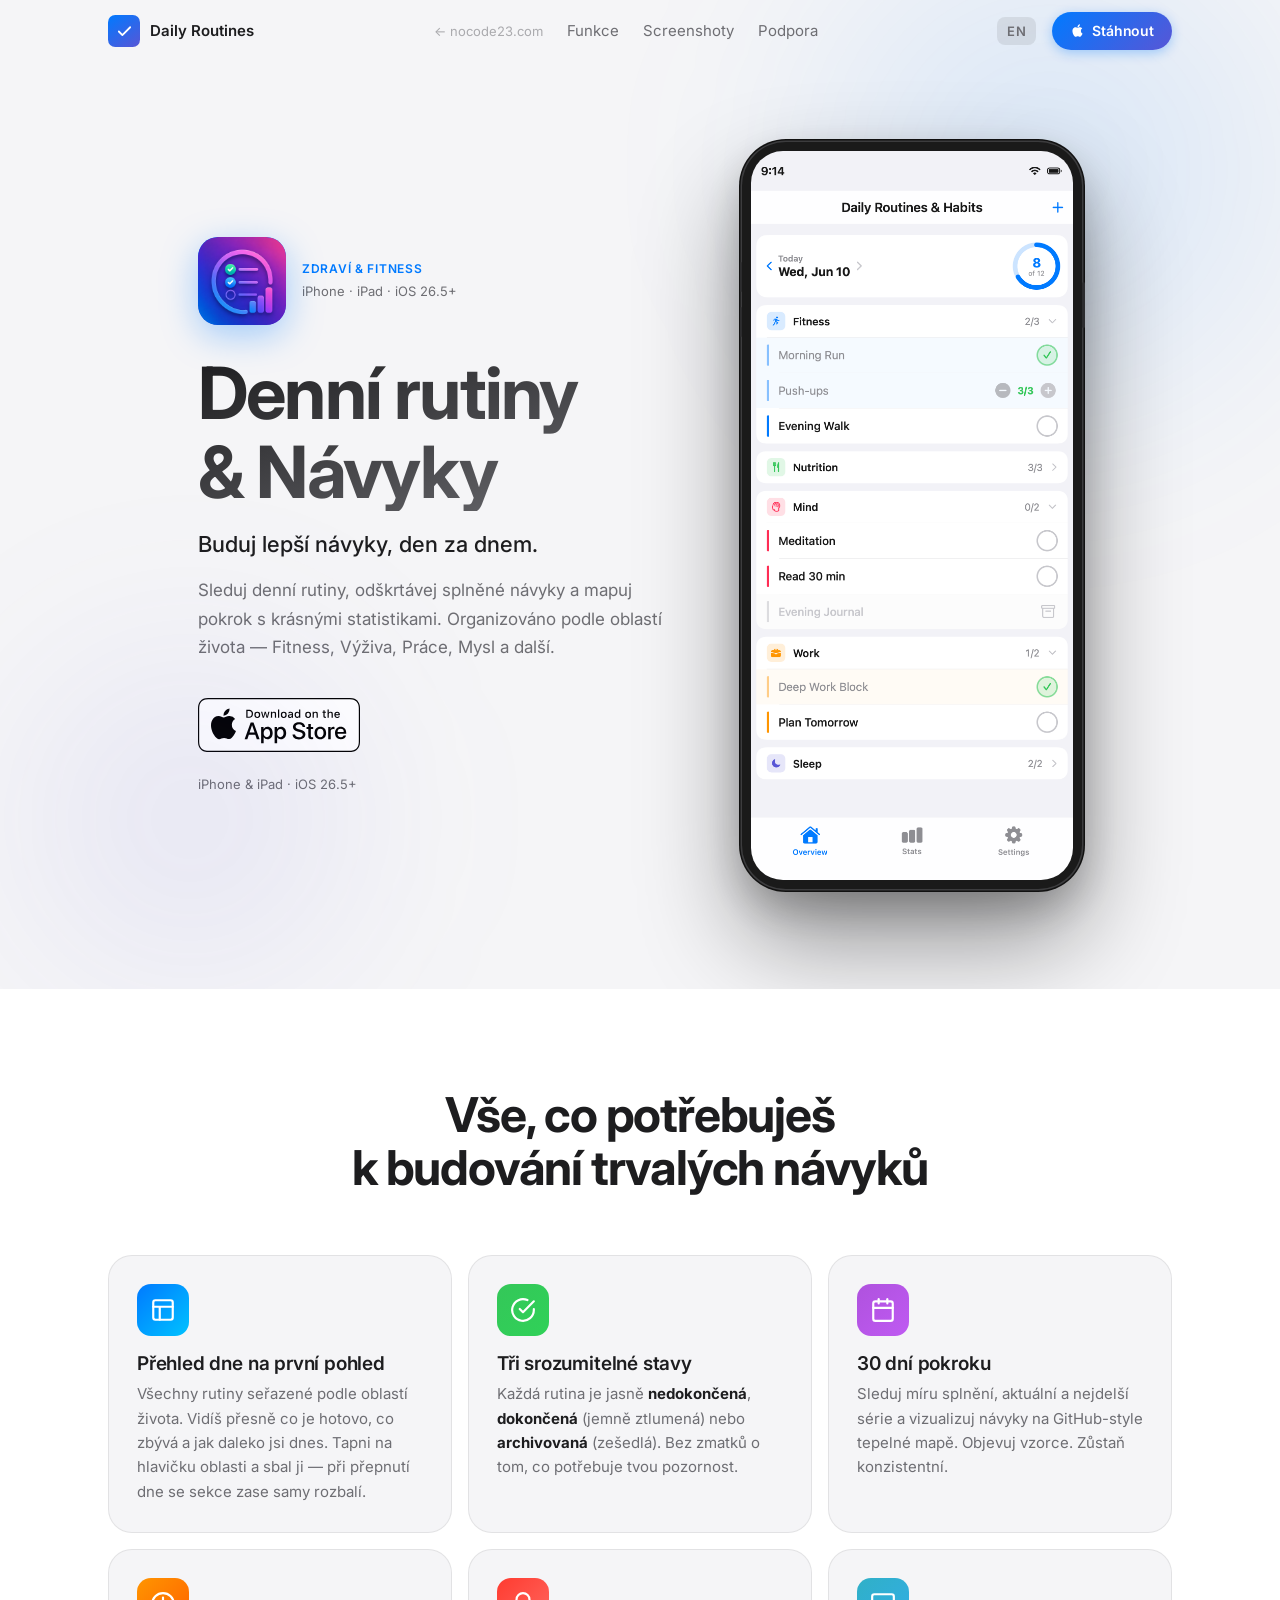
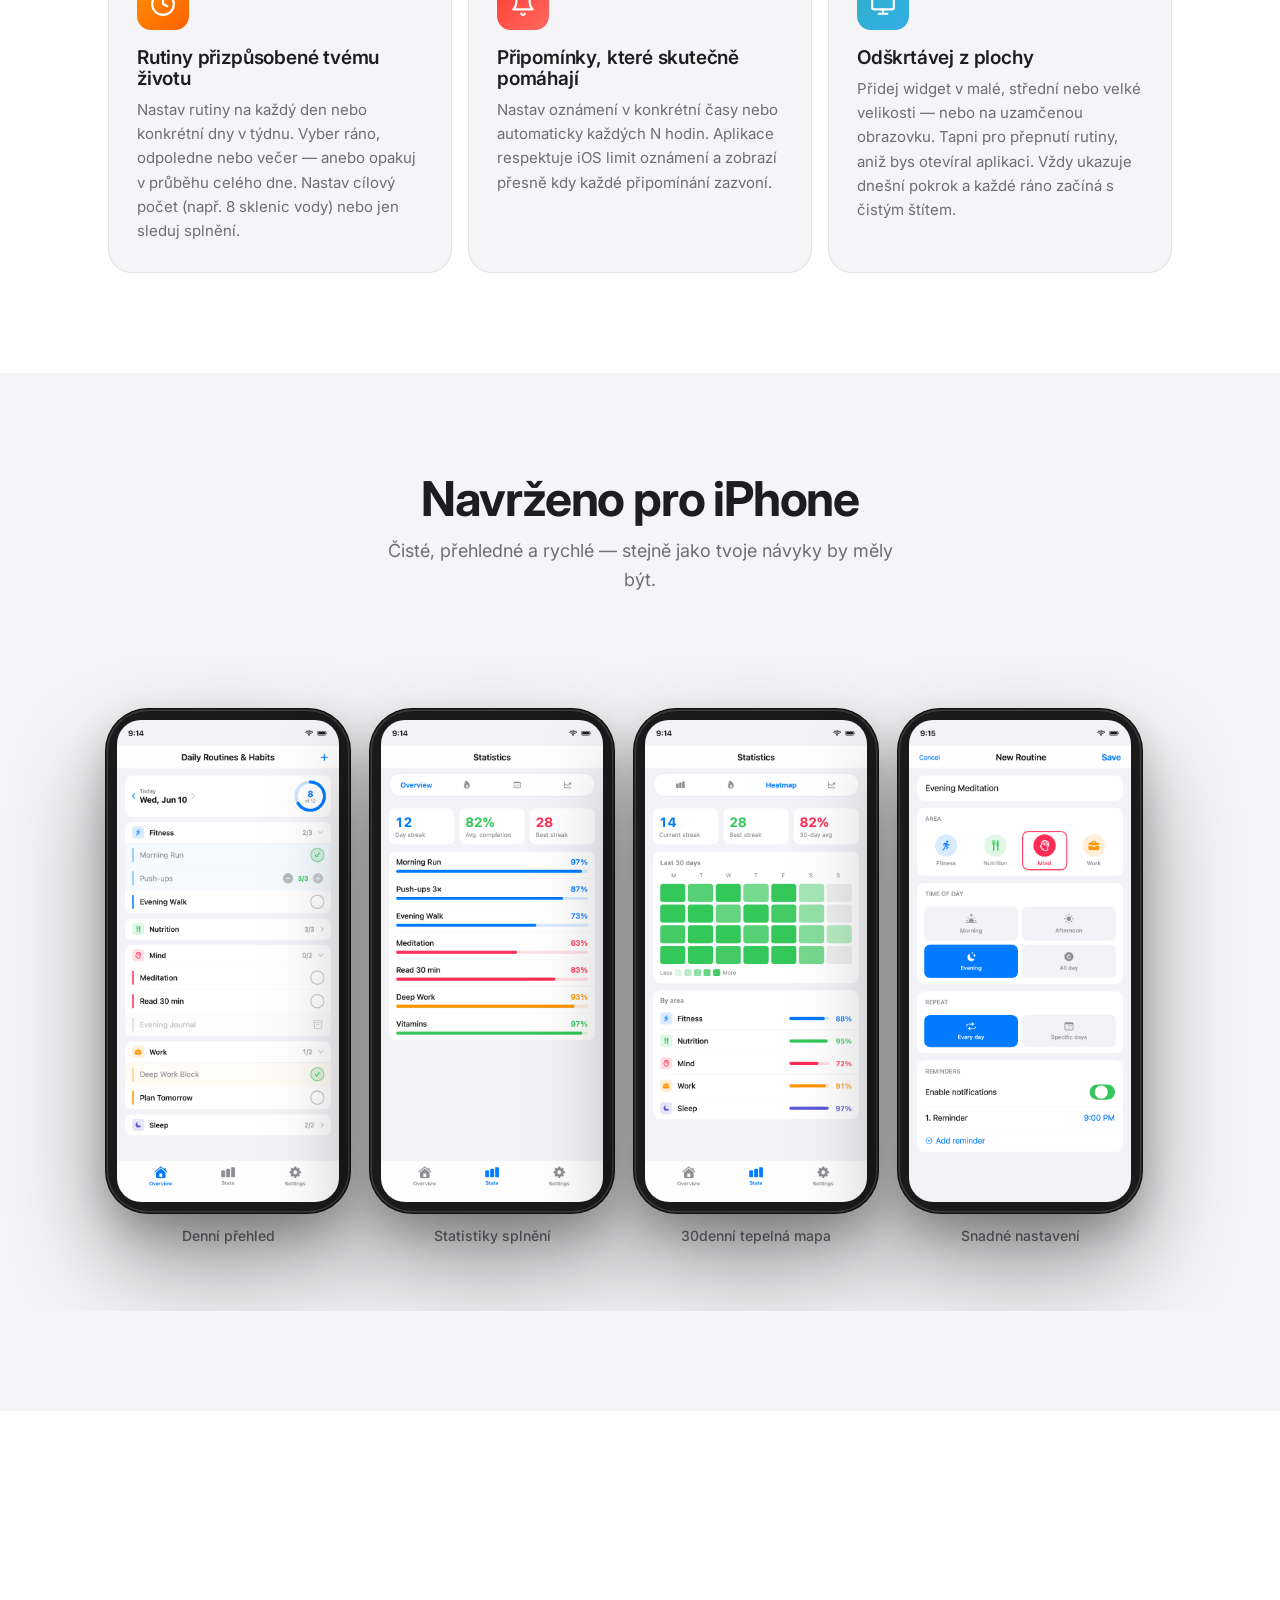
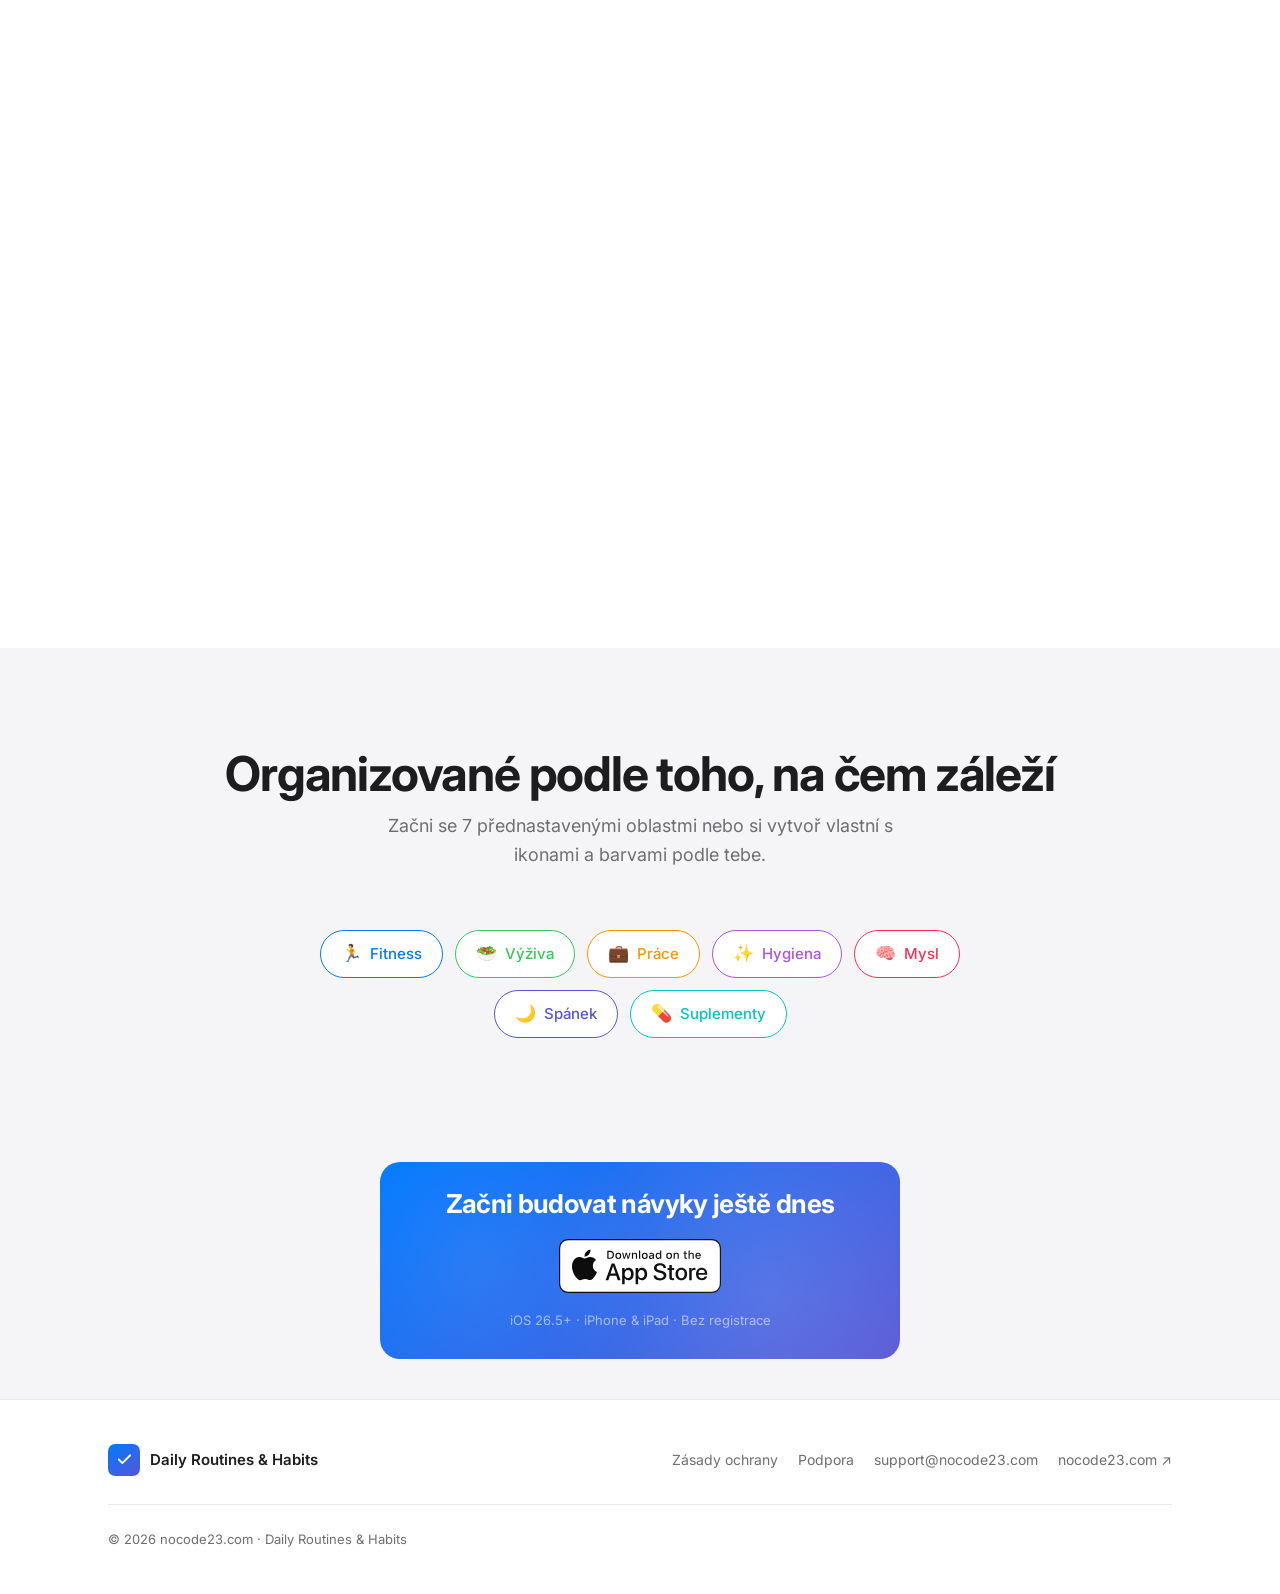
==== cs/index.html @ 4e4b5c23 "[daily-routines] restructure to separate en/ and cs/ directories for SEO Replace single-page JS lang" ====
<!DOCTYPE html>
<html lang="cs">
<head>
  <meta charset="UTF-8">
  <meta name="viewport" content="width=device-width, initial-scale=1.0">
  <title>Denní rutiny &amp; Návyky — Buduj lepší návyky, den za dnem</title>
  <meta name="description" content="Sleduj denní rutiny a zůstaň konzistentní. Organizuj podle oblastí života, sleduj 30denní statistiky a odškrtávej návyky přímo z widgetu na ploše. Pro iPhone a iPad.">
  <meta property="og:title" content="Denní rutiny &amp; Návyky">
  <meta property="og:description" content="Buduj lepší návyky, den za dnem. Pro iPhone a iPad.">
  <meta property="og:image" content="../assets/images/01_dashboard.png">
  <meta property="og:type" content="website">
  <meta property="og:locale" content="cs_CZ">
  <meta property="og:locale:alternate" content="en_US">
  <meta name="apple-itunes-app" content="app-id=XXXXXXXXX">
  <meta name="theme-color" content="#007AFF">
  <!-- hreflang: update to absolute URLs once production domain is confirmed -->
  <link rel="alternate" hreflang="en" href="../en/index.html">
  <link rel="alternate" hreflang="cs" href="index.html">
  <link rel="alternate" hreflang="x-default" href="../en/index.html">
  <link rel="preconnect" href="https://fonts.googleapis.com">
  <link rel="preconnect" href="https://fonts.gstatic.com" crossorigin>
  <link href="https://fonts.googleapis.com/css2?family=Inter:wght@400;500;600;700&display=swap" rel="stylesheet">
  <link rel="stylesheet" href="../assets/css/main.css">
</head>
<body>

<!-- ===================== NAVIGATION ===================== -->
<nav class="nav" id="nav">
  <div class="nav-inner">
    <a href="index.html" class="nav-logo">
      <div class="app-icon app-icon--sm">
        <svg class="icon-fallback" viewBox="0 0 24 24" fill="none" stroke="white" stroke-width="2.5" stroke-linecap="round" stroke-linejoin="round" width="17" height="17">
          <polyline points="20 6 9 17 4 12"/>
        </svg>
      </div>
      <span>Daily Routines</span>
    </a>

    <div class="nav-links">
      <a href="../../index.html" class="nav-back">← nocode23.com</a>
      <a href="#features">Funkce</a>
      <a href="#screenshots">Screenshoty</a>
      <a href="support.html">Podpora</a>
    </div>

    <div class="nav-right">
      <a href="../en/" class="lang-btn" hreflang="en">EN</a>
      <a href="#" class="dl-btn dl-btn--sm" target="_blank" rel="noopener" aria-label="Stáhnout v App Store">
        <svg viewBox="0 0 24 24" width="15" height="15">
          <path d="M18.71 19.5c-.83 1.24-1.71 2.45-3.05 2.47-1.34.03-1.77-.79-3.29-.79-1.53 0-2 .77-3.27.82-1.31.05-2.3-1.32-3.14-2.53C4.25 17 2.94 12.45 4.7 9.39c.87-1.52 2.43-2.48 4.12-2.51 1.28-.02 2.5.87 3.29.87.78 0 2.26-1.07 3.8-.91.65.03 2.47.26 3.64 1.98-.09.06-2.17 1.28-2.15 3.81.03 3.02 2.65 4.03 2.68 4.04-.03.07-.42 1.44-1.38 2.83M13 3.5c.73-.83 1.94-1.46 2.94-1.5.13 1.17-.34 2.35-1.04 3.19-.69.85-1.83 1.51-2.95 1.42-.15-1.15.41-2.35 1.05-3.11z"/>
        </svg>
        Stáhnout
      </a>
      <button class="hamburger" id="hamburger" aria-label="Menu" aria-expanded="false">
        <span></span><span></span><span></span>
      </button>
    </div>
  </div>

  <!-- Mobile drawer -->
  <div class="nav-drawer">
    <a href="#features">Funkce</a>
    <a href="#screenshots">Screenshoty</a>
    <a href="support.html">Podpora</a>
    <a href="privacy.html">Zásady ochrany</a>
    <a href="../en/" hreflang="en">English</a>
    <a href="#" class="dl-btn" target="_blank" rel="noopener">
      <svg viewBox="0 0 24 24" width="15" height="15"><path d="M18.71 19.5c-.83 1.24-1.71 2.45-3.05 2.47-1.34.03-1.77-.79-3.29-.79-1.53 0-2 .77-3.27.82-1.31.05-2.3-1.32-3.14-2.53C4.25 17 2.94 12.45 4.7 9.39c.87-1.52 2.43-2.48 4.12-2.51 1.28-.02 2.5.87 3.29.87.78 0 2.26-1.07 3.8-.91.65.03 2.47.26 3.64 1.98-.09.06-2.17 1.28-2.15 3.81.03 3.02 2.65 4.03 2.68 4.04-.03.07-.42 1.44-1.38 2.83M13 3.5c.73-.83 1.94-1.46 2.94-1.5.13 1.17-.34 2.35-1.04 3.19-.69.85-1.83 1.51-2.95 1.42-.15-1.15.41-2.35 1.05-3.11z"/></svg>
      Stáhnout
    </a>
  </div>
</nav>


<!-- ===================== HERO ===================== -->
<section class="hero">
  <div class="hero-blob-1"></div>
  <div class="hero-blob-2"></div>

  <div class="hero-inner">
    <div class="hero-text reveal">
      <div class="hero-approw">
        <div class="app-icon app-icon--lg">
          <img class="icon-img" src="../assets/images/app-icon.png" alt="Ikona Daily Routines" onerror="this.style.display='none'">
          <svg class="icon-fallback" viewBox="0 0 24 24" fill="none" stroke="white" stroke-width="2.5" stroke-linecap="round" stroke-linejoin="round" width="46" height="46">
            <polyline points="20 6 9 17 4 12"/>
          </svg>
        </div>
        <div class="hero-appmeta">
          <span class="hero-cat">Zdraví &amp; Fitness</span>
          <span class="hero-platform">iPhone · iPad · iOS 26.5+</span>
        </div>
      </div>

      <h1 class="hero-h1">
        <span class="hero-h1-text">Denní rutiny<br>&amp; Návyky</span>
      </h1>

      <p class="hero-tagline">Buduj lepší návyky, den za dnem.</p>

      <p class="hero-desc">Sleduj denní rutiny, odškrtávej splněné návyky a mapuj pokrok s krásnými statistikami. Organizováno podle oblastí života — Fitness, Výživa, Práce, Mysl a další.</p>

      <a href="#" class="appstore-badge" target="_blank" rel="noopener" aria-label="Stáhnout v App Store">
        <img src="../assets/images/App_Store_Badge_US-UK_RGB_wht_092917.svg" alt="Download on the App Store">
      </a>

      <p class="hero-free">iPhone &amp; iPad · iOS 26.5+</p>
    </div>

    <div class="reveal-r">
      <div class="phone phone--hero">
        <div class="phone-screen">
          <picture>
            <source srcset="../assets/images/01_dashboard_dark.png" media="(prefers-color-scheme: dark)">
            <img src="../assets/images/01_dashboard.png" alt="Dashboard Daily Routines" loading="eager">
          </picture>
        </div>
        <div class="phone-btn phone-btn--vu"></div>
        <div class="phone-btn phone-btn--vd"></div>
        <div class="phone-btn phone-btn--pw"></div>
      </div>
    </div>
  </div>
</section>


<!-- ===================== FEATURES ===================== -->
<section class="features section" id="features">
  <div class="container">
    <div class="section-header reveal">
      <h2>Vše, co potřebuješ<br>k budování trvalých návyků</h2>
    </div>

    <div class="feat-grid">

      <div class="feat-card reveal">
        <div class="feat-icon" style="background:linear-gradient(135deg,#007AFF,#00C2FF);">
          <svg viewBox="0 0 24 24" stroke-width="2" stroke-linecap="round" stroke-linejoin="round">
            <rect x="3" y="3" width="18" height="18" rx="2"/><path d="M3 9h18M9 21V9"/>
          </svg>
        </div>
        <h3>Přehled dne na první pohled</h3>
        <p>Všechny rutiny seřazené podle oblastí života. Vidíš přesně co je hotovo, co zbývá a jak daleko jsi dnes. Tapni na hlavičku oblasti a sbal ji — při přepnutí dne se sekce zase samy rozbalí.</p>
      </div>

      <div class="feat-card reveal">
        <div class="feat-icon" style="background:linear-gradient(135deg,#34C759,#30D158);">
          <svg viewBox="0 0 24 24" stroke-width="2" stroke-linecap="round" stroke-linejoin="round">
            <path d="M22 11.08V12a10 10 0 1 1-5.93-9.14"/>
            <polyline points="22 4 12 14.01 9 11.01"/>
          </svg>
        </div>
        <h3>Tři srozumitelné stavy</h3>
        <p>Každá rutina je jasně <strong>nedokončená</strong>, <strong>dokončená</strong> (jemně ztlumená) nebo <strong>archivovaná</strong> (zešedlá). Bez zmatků o tom, co potřebuje tvou pozornost.</p>
      </div>

      <div class="feat-card reveal">
        <div class="feat-icon" style="background:linear-gradient(135deg,#AF52DE,#BF5AF2);">
          <svg viewBox="0 0 24 24" stroke-width="2" stroke-linecap="round" stroke-linejoin="round">
            <rect x="3" y="4" width="18" height="18" rx="2"/><line x1="16" y1="2" x2="16" y2="6"/><line x1="8" y1="2" x2="8" y2="6"/><line x1="3" y1="10" x2="21" y2="10"/>
          </svg>
        </div>
        <h3>30 dní pokroku</h3>
        <p>Sleduj míru splnění, aktuální a nejdelší série a vizualizuj návyky na GitHub-style tepelné mapě. Objevuj vzorce. Zůstaň konzistentní.</p>
      </div>

      <div class="feat-card reveal">
        <div class="feat-icon" style="background:linear-gradient(135deg,#FF9500,#FF6000);">
          <svg viewBox="0 0 24 24" stroke-width="2" stroke-linecap="round" stroke-linejoin="round">
            <circle cx="12" cy="12" r="10"/><polyline points="12 6 12 12 16 14"/>
          </svg>
        </div>
        <h3>Rutiny přizpůsobené tvému životu</h3>
        <p>Nastav rutiny na každý den nebo konkrétní dny v týdnu. Vyber ráno, odpoledne nebo večer — anebo opakuj v průběhu celého dne. Nastav cílový počet (např. 8 sklenic vody) nebo jen sleduj splnění.</p>
      </div>

      <div class="feat-card reveal">
        <div class="feat-icon" style="background:linear-gradient(135deg,#FF3B30,#FF6961);">
          <svg viewBox="0 0 24 24" stroke-width="2" stroke-linecap="round" stroke-linejoin="round">
            <path d="M18 8A6 6 0 0 0 6 8c0 7-3 9-3 9h18s-3-2-3-9"/>
            <path d="M13.73 21a2 2 0 0 1-3.46 0"/>
          </svg>
        </div>
        <h3>Připomínky, které skutečně pomáhají</h3>
        <p>Nastav oznámení v konkrétní časy nebo automaticky každých N hodin. Aplikace respektuje iOS limit oznámení a zobrazí přesně kdy každé připomínání zazvoní.</p>
      </div>

      <div class="feat-card reveal">
        <div class="feat-icon" style="background:linear-gradient(135deg,#30B0C7,#32ADE6);">
          <svg viewBox="0 0 24 24" stroke-width="2" stroke-linecap="round" stroke-linejoin="round">
            <rect x="2" y="3" width="20" height="14" rx="2"/><line x1="8" y1="21" x2="16" y2="21"/><line x1="12" y1="17" x2="12" y2="21"/>
          </svg>
        </div>
        <h3>Odškrtávej z plochy</h3>
        <p>Přidej widget v malé, střední nebo velké velikosti — nebo na uzamčenou obrazovku. Tapni pro přepnutí rutiny, aniž bys otevíral aplikaci. Vždy ukazuje dnešní pokrok a každé ráno začíná s čistým štítem.</p>
      </div>

    </div>
  </div>
</section>


<!-- ===================== SCREENSHOTS ===================== -->
<section class="screenshots section" id="screenshots">
  <div class="container">
    <div class="section-header reveal">
      <h2>Navrženo pro iPhone</h2>
      <p class="section-sub">Čisté, přehledné a rychlé — stejně jako tvoje návyky by měly být.</p>
    </div>
  </div>

  <div class="ss-scroll">
    <div class="ss-track">

      <div class="ss-item reveal">
        <div class="phone phone--gallery">
          <div class="phone-screen">
            <picture>
              <source srcset="../assets/images/01_dashboard_dark.png" media="(prefers-color-scheme: dark)">
              <img src="../assets/images/01_dashboard.png" alt="Denní přehled" loading="lazy">
            </picture>
          </div>
        </div>
        <p class="ss-label">Denní přehled</p>
      </div>

      <div class="ss-item reveal">
        <div class="phone phone--gallery">
          <div class="phone-screen">
            <picture>
              <source srcset="../assets/images/02_stats_overview_dark.png" media="(prefers-color-scheme: dark)">
              <img src="../assets/images/02_stats_overview.png" alt="Statistiky splnění" loading="lazy">
            </picture>
          </div>
        </div>
        <p class="ss-label">Statistiky splnění</p>
      </div>

      <div class="ss-item reveal">
        <div class="phone phone--gallery">
          <div class="phone-screen">
            <picture>
              <source srcset="../assets/images/03_stats_heatmap_dark.png" media="(prefers-color-scheme: dark)">
              <img src="../assets/images/03_stats_heatmap.png" alt="30denní tepelná mapa" loading="lazy">
            </picture>
          </div>
        </div>
        <p class="ss-label">30denní tepelná mapa</p>
      </div>

      <div class="ss-item reveal">
        <div class="phone phone--gallery">
          <div class="phone-screen">
            <picture>
              <source srcset="../assets/images/04_add_routine_dark.png" media="(prefers-color-scheme: dark)">
              <img src="../assets/images/04_add_routine.png" alt="Snadné nastavení" loading="lazy">
            </picture>
          </div>
        </div>
        <p class="ss-label">Snadné nastavení</p>
      </div>

    </div>
  </div>
</section>


<!-- ===================== HOW IT WORKS ===================== -->
<section class="howto section">
  <div class="container">
    <div class="section-header reveal">
      <h2>Jednoduché od začátku</h2>
      <p class="section-sub">Od nastavení k sérii za minuty.</p>
    </div>

    <div class="steps-wrap">

      <div class="step reveal">
        <div class="step-num">1</div>
        <div class="step-body">
          <h3>Přidej své rutiny</h3>
          <p>Vytvoř rutiny a přiřaď je k oblastem života. Nastav kdy je chceš dělat a jak často.</p>
        </div>
      </div>

      <div class="step reveal">
        <div class="step-num">2</div>
        <div class="step-body">
          <h3>Každý den je odškrtávej</h3>
          <p>Každý den otevři aplikaci a označ rutiny jako splněné. Přejeď pro úpravu, archivaci nebo smazání.</p>
        </div>
      </div>

      <div class="step reveal">
        <div class="step-num">3</div>
        <div class="step-body">
          <h3>Sleduj jak rostou tvé série</h3>
          <p>Aplikace sleduje tvou konzistenci za 30 dní pomocí sérií, průměrů a vizuální tepelné mapy.</p>
        </div>
      </div>

      <div class="step reveal">
        <div class="step-num">4</div>
        <div class="step-body">
          <h3>Nikdy nezapomeň</h3>
          <p>Nastav připomínání a přidej widget, aby ses udržel na správné cestě bez extra úsilí.</p>
        </div>
      </div>

    </div>
  </div>
</section>


<!-- ===================== AREAS ===================== -->
<section class="section">
  <div class="container">
    <div class="section-header reveal">
      <h2>Organizované podle toho, na čem záleží</h2>
      <p class="section-sub">Začni se 7 přednastavenými oblastmi nebo si vytvoř vlastní s ikonami a barvami podle tebe.</p>
    </div>

    <div class="areas-grid reveal">
      <div class="area-chip" style="--area-c:#007AFF;"><span class="area-emoji">🏃</span>Fitness</div>
      <div class="area-chip" style="--area-c:#34C759;"><span class="area-emoji">🥗</span>Výživa</div>
      <div class="area-chip" style="--area-c:#FF9500;"><span class="area-emoji">💼</span>Práce</div>
      <div class="area-chip" style="--area-c:#AF52DE;"><span class="area-emoji">✨</span>Hygiena</div>
      <div class="area-chip" style="--area-c:#FF2D55;"><span class="area-emoji">🧠</span>Mysl</div>
      <div class="area-chip" style="--area-c:#5856D6;"><span class="area-emoji">🌙</span>Spánek</div>
      <div class="area-chip" style="--area-c:#00C7BE;"><span class="area-emoji">💊</span>Suplementy</div>
    </div>
  </div>
</section>


<!-- ===================== CTA ===================== -->
<section class="section section--cta" id="download">
  <div class="container">
    <div class="cta-card reveal">
      <h2>Začni budovat návyky ještě dnes</h2>
      <a href="#" class="appstore-badge" target="_blank" rel="noopener" aria-label="Stáhnout v App Store">
        <img src="../assets/images/App_Store_Badge_US-UK_RGB_wht_092917.svg" alt="Download on the App Store">
      </a>
      <p class="cta-meta">iOS 26.5+ · iPhone &amp; iPad · Bez registrace</p>
    </div>
  </div>
</section>


<!-- ===================== FOOTER ===================== -->
<footer class="footer">
  <div class="container">
    <div class="footer-row">
      <div class="footer-brand">
        <div class="app-icon app-icon--sm">
          <svg class="icon-fallback" viewBox="0 0 24 24" fill="none" stroke="white" stroke-width="2.5" stroke-linecap="round" stroke-linejoin="round" width="17" height="17">
            <polyline points="20 6 9 17 4 12"/>
          </svg>
        </div>
        <span>Daily Routines &amp; Habits</span>
      </div>
      <nav class="footer-nav">
        <a href="privacy.html">Zásady ochrany</a>
        <a href="support.html">Podpora</a>
        <a href="mailto:support@nocode23.com">support@nocode23.com</a>
        <a href="https://nocode23.com" target="_blank" rel="noopener">nocode23.com ↗</a>
      </nav>
    </div>
    <p class="footer-copy">© 2026 nocode23.com · Daily Routines &amp; Habits</p>
  </div>
</footer>

<script src="../assets/js/main.js"></script>
</body>
</html>
---- assets/css/main.css ----
/* =============================================
   Daily Routines & Habits — main.css
   ============================================= */

/* --- Variables --- */
:root {
  --blue:   #007AFF;
  --green:  #34C759;
  --purple: #AF52DE;
  --orange: #FF9500;
  --red:    #FF3B30;
  --teal:   #30B0C7;
  --indigo: #5856D6;

  --bg:          #F5F5F7;
  --bg-alt:      #FFFFFF;
  --card:        #FFFFFF;
  --card-glass:  rgba(255, 255, 255, 0.78);
  --text:        #1D1D1F;
  --text-2:      #6E6E73;
  --border:      rgba(0, 0, 0, 0.08);
  --shadow-sm:   rgba(0, 0, 0, 0.06);
  --shadow-md:   rgba(0, 0, 0, 0.12);

  --r-phone: 46px;
  --r-xl:    24px;
  --r-lg:    18px;
  --r-md:    12px;

  --section-v: 100px;
}

@media (prefers-color-scheme: dark) {
  :root {
    --bg:         #000000;
    --bg-alt:     #0D0D0D;
    --card:       #1C1C1E;
    --card-glass: rgba(20, 20, 22, 0.80);
    --text:       #F5F5F7;
    --text-2:     #86868B;
    --border:     rgba(255, 255, 255, 0.10);
    --shadow-sm:  rgba(0, 0, 0, 0.25);
    --shadow-md:  rgba(0, 0, 0, 0.45);
  }
}

/* --- Reset --- */
*, *::before, *::after { box-sizing: border-box; margin: 0; padding: 0; }
html { scroll-behavior: smooth; -webkit-text-size-adjust: 100%; }
body {
  font-family: -apple-system, BlinkMacSystemFont, 'SF Pro Text', 'Inter', system-ui, sans-serif;
  background: var(--bg);
  color: var(--text);
  line-height: 1.6;
  overflow-x: hidden;
  -webkit-font-smoothing: antialiased;
}
img { max-width: 100%; height: auto; display: block; }
a { color: var(--blue); text-decoration: none; }
a:hover { text-decoration: underline; }
button { cursor: pointer; }

/* --- Typography --- */
h1, h2, h3, h4 {
  font-family: -apple-system, BlinkMacSystemFont, 'SF Pro Display', 'Inter', system-ui, sans-serif;
  line-height: 1.1;
  letter-spacing: -0.025em;
}
h1 { font-size: clamp(40px, 6vw, 72px); font-weight: 700; }
h2 { font-size: clamp(28px, 4vw, 48px); font-weight: 700; }
h3 { font-size: 19px; font-weight: 600; letter-spacing: -0.01em; }

/* --- lang-btn as anchor --- */
a.lang-btn { text-decoration: none; }

/* --- Layout --- */
.container {
  max-width: 1120px;
  margin: 0 auto;
  padding: 0 28px;
}
.section { padding: var(--section-v) 0; }
.section--cta { padding: 24px 0 40px; }

.section-header {
  text-align: center;
  margin-bottom: 60px;
}
.section-header h2 { margin-bottom: 12px; }
.section-sub {
  font-size: 18px;
  color: var(--text-2);
  max-width: 520px;
  margin: 0 auto;
  line-height: 1.6;
}

/* --- Reveal Animations --- */
.reveal, .reveal-r {
  opacity: 0;
  transition:
    opacity  0.7s cubic-bezier(0.16, 1, 0.3, 1),
    transform 0.7s cubic-bezier(0.16, 1, 0.3, 1);
}
.reveal   { transform: translateY(32px); }
.reveal-r { transform: translateX(52px); transition-delay: 0.08s; }
.reveal.in, .reveal-r.in { opacity: 1; transform: none; }

/* --- App Icon --- */
.app-icon {
  position: relative;
  border-radius: 22.5%;
  background: linear-gradient(145deg, #007AFF 0%, #5856D6 100%);
  display: flex;
  align-items: center;
  justify-content: center;
  flex-shrink: 0;
  overflow: hidden;
}
.app-icon--lg { width: 88px; height: 88px; box-shadow: 0 10px 36px rgba(0, 122, 255, 0.35); }
.app-icon--lg svg { width: 46px; height: 46px; }
.app-icon--sm { width: 32px; height: 32px; }
.app-icon--sm svg { width: 17px; height: 17px; }
.app-icon img.icon-img {
  position: absolute;
  inset: 0;
  width: 100%;
  height: 100%;
  object-fit: cover;
  z-index: 2;
  border-radius: inherit;
}
.app-icon .icon-fallback { z-index: 1; position: relative; }

/* --- Download Button --- */
.dl-btn {
  display: inline-flex;
  align-items: center;
  gap: 9px;
  background: linear-gradient(135deg, #007AFF 0%, #5856D6 100%);
  color: #fff;
  padding: 13px 26px;
  border-radius: 100px;
  font-size: 17px;
  font-weight: 600;
  letter-spacing: -0.01em;
  text-decoration: none;
  user-select: none;
  box-shadow: 0 4px 18px rgba(0, 122, 255, 0.38);
  transition: transform 0.2s ease, box-shadow 0.2s ease, filter 0.2s ease;
}
.dl-btn svg { fill: #fff; flex-shrink: 0; }
.dl-btn:hover {
  transform: translateY(-2px);
  box-shadow: 0 8px 28px rgba(0, 122, 255, 0.52);
  filter: brightness(1.08);
  text-decoration: none;
  color: #fff;
}
.dl-btn:active { transform: scale(0.96); filter: brightness(0.96); }

/* Nav size variant */
.dl-btn--sm {
  font-size: 14px;
  padding: 8px 18px;
  gap: 7px;
  box-shadow: 0 3px 12px rgba(0, 122, 255, 0.32);
}

/* --- App Store Badge (hero + CTA) --- */
.appstore-badge {
  display: inline-block;
  text-decoration: none;
  transition: opacity 0.2s, transform 0.18s;
}
.appstore-badge:hover { opacity: 0.82; transform: translateY(-2px); text-decoration: none; }
.appstore-badge:active { transform: scale(0.97); }
.appstore-badge img { display: block; height: 54px; width: auto; }

/* --- Navigation --- */
.nav {
  position: fixed;
  top: 0; left: 0; right: 0;
  z-index: 200;
  transition: background 0.3s, border-color 0.3s, backdrop-filter 0.3s;
}
.nav.scrolled {
  background: var(--card-glass);
  backdrop-filter: blur(24px) saturate(1.8);
  -webkit-backdrop-filter: blur(24px) saturate(1.8);
  border-bottom: 1px solid var(--border);
}
.nav-inner {
  max-width: 1120px;
  margin: 0 auto;
  padding: 0 28px;
  height: 62px;
  display: flex;
  align-items: center;
  justify-content: space-between;
  gap: 24px;
}
.nav-logo {
  display: flex;
  align-items: center;
  gap: 10px;
  color: var(--text);
  font-weight: 600;
  font-size: 15px;
  flex-shrink: 0;
}
.nav-logo:hover { text-decoration: none; }

.nav-links {
  display: flex;
  align-items: center;
  gap: 24px;
}
.nav-links a {
  color: var(--text-2);
  font-size: 15px;
  font-weight: 400;
  transition: color 0.2s;
}
.nav-links a:hover { color: var(--text); text-decoration: none; }
.nav-cta { color: var(--blue) !important; font-weight: 500 !important; }
.nav-back { font-size: 13px !important; color: var(--text-2); opacity: 0.55; transition: opacity 0.2s !important; }
.nav-back:hover { opacity: 1; color: var(--text-2) !important; }

.nav-right { display: flex; align-items: center; gap: 16px; }

.lang-btn {
  font-size: 13px;
  font-weight: 600;
  color: var(--text-2);
  background: var(--border);
  border: none;
  padding: 4px 10px;
  border-radius: 8px;
  font-family: inherit;
  letter-spacing: 0.04em;
  transition: color 0.2s, background 0.2s;
}
.lang-btn:hover { color: var(--text); }

.hamburger {
  display: none;
  flex-direction: column;
  justify-content: center;
  align-items: center;
  gap: 5px;
  width: 36px;
  height: 36px;
  background: none;
  border: none;
  padding: 4px;
}
.hamburger span {
  display: block;
  height: 1.5px;
  width: 22px;
  background: var(--text);
  border-radius: 2px;
  transition: all 0.3s cubic-bezier(0.16, 1, 0.3, 1);
  transform-origin: center;
}
.nav.open .hamburger span:nth-child(1) { transform: translateY(6.5px) rotate(45deg); }
.nav.open .hamburger span:nth-child(2) { opacity: 0; transform: scaleX(0); }
.nav.open .hamburger span:nth-child(3) { transform: translateY(-6.5px) rotate(-45deg); }

/* Mobile nav drawer */
.nav-drawer {
  display: none;
  flex-direction: column;
  gap: 4px;
  padding: 8px 20px 16px;
  background: var(--card-glass);
  backdrop-filter: blur(24px) saturate(1.8);
  -webkit-backdrop-filter: blur(24px) saturate(1.8);
  border-bottom: 1px solid var(--border);
}
.nav.open .nav-drawer { display: flex; }
.nav-drawer a {
  color: var(--text);
  font-size: 16px;
  font-weight: 500;
  padding: 12px 8px;
  border-bottom: 1px solid var(--border);
}
.nav-drawer a:last-child { border-bottom: none; }
.nav-drawer .dl-btn {
  border-bottom: none;
  margin-top: 8px;
  align-self: flex-start;
  padding: 10px 20px;
  font-size: 14px;
  color: #fff;
  gap: 7px;
}
.nav-drawer .dl-btn:hover { color: #fff; }
.nav-drawer a:hover { text-decoration: none; color: var(--blue); }

/* --- Phone Mockup --- */
.phone {
  position: relative;
  background: #1A1A1A;
  border-radius: var(--r-phone);
  padding: 9px;
  box-shadow:
    0 0 0 1.5px #3C3C3E,
    0 0 0 3px #111,
    0 50px 100px rgba(0,0,0,0.42),
    0 18px 40px rgba(0,0,0,0.22);
  flex-shrink: 0;
}
.phone-screen {
  width: 100%;
  height: 100%;
  border-radius: calc(var(--r-phone) - 10px);
  overflow: hidden;
  background: #000;
  /* Fix blurry images in Safari with overflow+border-radius */
  -webkit-transform: translateZ(0);
  transform: translateZ(0);
  -webkit-backface-visibility: hidden;
  backface-visibility: hidden;
}
.phone-screen picture,
.phone-screen img {
  width: 100%;
  height: 100%;
  display: block;
  object-fit: cover;
  object-position: top center;
  -webkit-backface-visibility: hidden;
  backface-visibility: hidden;
}
.phone-btn {
  position: absolute;
  background: #2C2C2E;
  border-radius: 2px;
}
.phone-btn--vu { left: -2.5px; top: 120px; width: 2.5px; height: 30px; }
.phone-btn--vd { left: -2.5px; top: 165px; width: 2.5px; height: 30px; }
.phone-btn--pw { right: -2.5px; top: 140px; width: 2.5px; height: 46px; }

/* Hero phone */
.phone--hero {
  width: 340px;
  height: 747px;
  border-radius: 44px;
  animation: float 4.5s ease-in-out infinite;
  will-change: transform;
  -webkit-backface-visibility: hidden;
  backface-visibility: hidden;
}
.phone--hero .phone-screen { border-radius: 32px; }

/* Gallery phones */
.phone--gallery {
  width: 240px;
  height: 500px;
  border-radius: 40px;
}
.phone--gallery .phone-screen { border-radius: 24px; }

@keyframes float {
  0%, 100% { transform: translateY(0); }
  50% { transform: translateY(-16px); }
}

/* --- Hero --- */
.hero {
  min-height: 100vh;
  display: flex;
  align-items: center;
  padding-top: 62px;
  position: relative;
  overflow: hidden;
}
.hero-blob-1,
.hero-blob-2 {
  position: absolute;
  border-radius: 50%;
  pointer-events: none;
  filter: blur(80px);
}
.hero-blob-1 {
  width: 700px; height: 700px;
  top: -180px; right: -120px;
  background: radial-gradient(circle, rgba(0,122,255,0.13) 0%, transparent 70%);
}
.hero-blob-2 {
  width: 500px; height: 500px;
  bottom: -80px; left: -60px;
  background: radial-gradient(circle, rgba(88,86,214,0.11) 0%, transparent 70%);
}
.hero-inner {
  max-width: 1120px;
  margin: 0 auto;
  padding: 80px 28px 100px;
  display: grid;
  grid-template-columns: 1fr auto;
  gap: 64px;
  align-items: center;
}
.hero-text { max-width: 560px; }

.hero-approw {
  display: flex;
  align-items: center;
  gap: 16px;
  margin-bottom: 28px;
}
.hero-appmeta { display: flex; flex-direction: column; gap: 3px; }
.hero-cat {
  font-size: 12px;
  font-weight: 600;
  color: var(--blue);
  letter-spacing: 0.06em;
  text-transform: uppercase;
}
.hero-platform {
  font-size: 13px;
  color: var(--text-2);
}

.hero-h1 {
  margin-bottom: 16px;
}
.hero-h1-text {
  display: block;
  background: linear-gradient(160deg, var(--text) 0%, var(--text-2) 100%);
  -webkit-background-clip: text;
  -webkit-text-fill-color: transparent;
  background-clip: text;
}

.hero-tagline {
  font-size: clamp(17px, 2.2vw, 22px);
  font-weight: 500;
  color: var(--text);
  margin-bottom: 14px;
  -webkit-text-fill-color: var(--text);
}
.hero-desc {
  font-size: 17px;
  color: var(--text-2);
  line-height: 1.68;
  margin-bottom: 36px;
  max-width: 480px;
}
.hero-free {
  margin-top: 14px;
  font-size: 13px;
  color: var(--text-2);
}

/* --- Features --- */
.features { background: var(--bg-alt); }
.feat-grid {
  display: grid;
  grid-template-columns: repeat(3, 1fr);
  gap: 16px;
}
.feat-card {
  background: var(--bg);
  border: 1px solid var(--border);
  border-radius: var(--r-xl);
  padding: 28px;
  transition: transform 0.3s ease, box-shadow 0.3s ease,
              opacity 0.7s cubic-bezier(0.16, 1, 0.3, 1),
              translate 0.7s cubic-bezier(0.16, 1, 0.3, 1);
}
.feat-card:hover { transform: translateY(-4px); box-shadow: 0 14px 48px var(--shadow-md); }

/* Stagger delays */
.feat-card:nth-child(1) { transition-delay: 0.00s; }
.feat-card:nth-child(2) { transition-delay: 0.07s; }
.feat-card:nth-child(3) { transition-delay: 0.14s; }
.feat-card:nth-child(4) { transition-delay: 0.07s; }
.feat-card:nth-child(5) { transition-delay: 0.14s; }
.feat-card:nth-child(6) { transition-delay: 0.21s; }

.feat-icon {
  width: 52px;
  height: 52px;
  border-radius: 14px;
  display: flex;
  align-items: center;
  justify-content: center;
  margin-bottom: 18px;
}
.feat-icon svg { width: 26px; height: 26px; color: #fff; stroke: #fff; fill: none; }
.feat-card h3 { margin-bottom: 8px; }
.feat-card p {
  font-size: 15px;
  color: var(--text-2);
  line-height: 1.62;
}
.feat-card strong { color: var(--text); }

/* --- Screenshots --- */
.screenshots { overflow: hidden; }
.ss-scroll {
  overflow-x: auto;
  -webkit-overflow-scrolling: touch;
  scrollbar-width: none;
  padding: 16px 0 48px;
  cursor: grab;
}
.ss-scroll:active { cursor: grabbing; }
.ss-scroll::-webkit-scrollbar { display: none; }
.ss-track {
  display: flex;
  gap: 24px;
  padding: 16px calc((100vw - 1120px) / 2 + 28px);
  width: max-content;
  align-items: flex-end;
}
.ss-item {
  display: flex;
  flex-direction: column;
  align-items: center;
  gap: 14px;
  transition: opacity 0.7s cubic-bezier(0.16, 1, 0.3, 1),
              transform 0.7s cubic-bezier(0.16, 1, 0.3, 1);
}
.ss-item:nth-child(2) { padding-top: 24px; }
.ss-item:nth-child(3) { padding-top: 12px; }
.ss-label {
  font-size: 14px;
  color: var(--text-2);
  font-weight: 500;
}

/* --- How it works --- */
.howto { background: var(--bg-alt); }
.steps-wrap {
  max-width: 640px;
  margin: 0 auto;
}
.step {
  display: flex;
  gap: 24px;
  position: relative;
  padding-bottom: 44px;
}
.step:last-child { padding-bottom: 0; }
.step:not(:last-child)::after {
  content: '';
  position: absolute;
  left: 19px;
  top: 48px;
  bottom: 0;
  width: 1px;
  background: var(--border);
}
.step-num {
  width: 40px;
  height: 40px;
  border-radius: 50%;
  background: var(--blue);
  color: #fff;
  display: flex;
  align-items: center;
  justify-content: center;
  font-weight: 700;
  font-size: 16px;
  flex-shrink: 0;
  z-index: 1;
}
.step-body { padding-top: 8px; }
.step-body h3 { margin-bottom: 6px; }
.step-body p { font-size: 16px; color: var(--text-2); line-height: 1.65; }

/* --- Areas --- */
.areas-grid {
  display: flex;
  flex-wrap: wrap;
  gap: 12px;
  justify-content: center;
  max-width: 680px;
  margin: 0 auto;
}
.area-chip {
  display: flex;
  align-items: center;
  gap: 8px;
  padding: 11px 20px;
  background: var(--card);
  border: 1.5px solid var(--area-c, var(--blue));
  border-radius: 100px;
  font-size: 15px;
  font-weight: 500;
  color: var(--area-c, var(--blue));
  transition: transform 0.2s ease, background 0.2s ease;
}
.area-chip:hover { transform: scale(1.06); }
.area-emoji { font-size: 17px; line-height: 1; }

/* --- CTA --- */
.cta-card {
  background: linear-gradient(140deg, #007AFF 0%, #5856D6 100%);
  border-radius: 20px;
  padding: 28px 28px;
  text-align: center;
  position: relative;
  overflow: hidden;
  max-width: 520px;
  margin: 0 auto;
}
.cta-card::before {
  content: '';
  position: absolute;
  top: -120px; right: -120px;
  width: 500px; height: 500px;
  background: radial-gradient(circle, rgba(255,255,255,0.13) 0%, transparent 65%);
  pointer-events: none;
}
.cta-card::after {
  content: '';
  position: absolute;
  bottom: -80px; left: -80px;
  width: 350px; height: 350px;
  background: radial-gradient(circle, rgba(255,255,255,0.08) 0%, transparent 70%);
  pointer-events: none;
}
.cta-card h2 { color: #fff; font-size: clamp(20px, 2.5vw, 26px); margin-bottom: 20px; }
.cta-meta { margin-top: 10px; font-size: 13px; color: rgba(255,255,255,0.55); }

/* --- Footer --- */
.footer {
  background: var(--bg-alt);
  border-top: 1px solid var(--border);
  padding: 44px 0;
}
.footer-row {
  display: flex;
  align-items: center;
  justify-content: space-between;
  flex-wrap: wrap;
  gap: 20px;
  margin-bottom: 28px;
}
.footer-brand {
  display: flex;
  align-items: center;
  gap: 10px;
  font-weight: 600;
  font-size: 15px;
  color: var(--text);
}
.footer-nav { display: flex; flex-wrap: wrap; gap: 8px 20px; }
.footer-nav a {
  font-size: 14px;
  color: var(--text-2);
  transition: color 0.2s;
}
.footer-nav a:hover { color: var(--text); text-decoration: none; }
.footer-copy {
  font-size: 13px;
  color: var(--text-2);
  padding-top: 24px;
  border-top: 1px solid var(--border);
}

/* --- Inner Pages (Privacy, Support) --- */
.page-top {
  padding: 128px 28px 56px;
  text-align: center;
}
.page-top h1 { font-size: clamp(32px, 5vw, 56px); margin-bottom: 10px; }
.page-top .page-date { font-size: 14px; color: var(--text-2); }

.page-body {
  max-width: 720px;
  margin: 0 auto;
  padding: 0 28px 96px;
}

/* Prose */
.prose section { margin-bottom: 48px; }
.prose h2 {
  font-size: 22px;
  font-weight: 600;
  letter-spacing: -0.01em;
  margin-bottom: 12px;
  color: var(--text);
}
.prose p {
  font-size: 16px;
  color: var(--text-2);
  line-height: 1.72;
  margin-bottom: 14px;
}
.prose ul {
  list-style: none;
  padding: 0;
  margin-bottom: 14px;
}
.prose ul li {
  font-size: 16px;
  color: var(--text-2);
  line-height: 1.7;
  padding-left: 18px;
  position: relative;
  margin-bottom: 5px;
}
.prose ul li::before {
  content: '—';
  position: absolute;
  left: 0;
  color: var(--text-2);
  opacity: 0.5;
}
.prose a { color: var(--blue); }

/* FAQ */
.faq-section { margin-bottom: 56px; }
.faq-section h2 {
  font-size: 26px;
  font-weight: 700;
  margin-bottom: 24px;
  letter-spacing: -0.02em;
}
.faq-list { display: flex; flex-direction: column; gap: 10px; }
.faq-item {
  background: var(--card);
  border: 1px solid var(--border);
  border-radius: var(--r-lg);
  overflow: hidden;
}
.faq-q {
  width: 100%;
  text-align: left;
  background: none;
  border: none;
  padding: 18px 22px;
  font-size: 15px;
  font-weight: 600;
  color: var(--text);
  font-family: inherit;
  display: flex;
  justify-content: space-between;
  align-items: center;
  gap: 16px;
  transition: background 0.15s;
  line-height: 1.4;
}
.faq-q:hover { background: var(--bg); }
.faq-chevron {
  width: 18px;
  height: 18px;
  flex-shrink: 0;
  color: var(--text-2);
  transition: transform 0.3s cubic-bezier(0.16, 1, 0.3, 1);
  stroke: currentColor;
  fill: none;
  stroke-width: 2;
  stroke-linecap: round;
  stroke-linejoin: round;
}
.faq-item.open .faq-chevron { transform: rotate(180deg); }
.faq-a {
  max-height: 0;
  overflow: hidden;
  transition: max-height 0.35s cubic-bezier(0.16, 1, 0.3, 1);
}
.faq-item.open .faq-a { max-height: 300px; }
.faq-a p {
  padding: 0 22px 18px;
  font-size: 15px;
  color: var(--text-2);
  line-height: 1.68;
  margin: 0;
}

/* Contact card */
.contact-box {
  background: var(--card);
  border: 1px solid var(--border);
  border-radius: var(--r-xl);
  padding: 44px;
  text-align: center;
}
.contact-box h2 { font-size: 26px; margin-bottom: 10px; }
.contact-box p { color: var(--text-2); font-size: 16px; margin-bottom: 24px; line-height: 1.6; }
.contact-btn {
  display: inline-flex;
  align-items: center;
  gap: 8px;
  background: var(--blue);
  color: #fff;
  padding: 13px 26px;
  border-radius: 13px;
  font-weight: 600;
  font-size: 15px;
  text-decoration: none;
  transition: opacity 0.2s, transform 0.2s;
}
.contact-btn:hover { opacity: 0.85; transform: translateY(-1px); text-decoration: none; }
.contact-btn svg { fill: #fff; }

/* Privacy header chip */
.privacy-chip {
  display: inline-flex;
  align-items: center;
  gap: 6px;
  background: var(--card);
  border: 1px solid var(--border);
  border-radius: 100px;
  padding: 6px 16px;
  font-size: 13px;
  color: var(--text-2);
  margin-bottom: 16px;
}
.privacy-chip svg { color: var(--green); stroke: currentColor; fill: none; stroke-width: 2; stroke-linecap: round; stroke-linejoin: round; }

/* --- Responsive --- */
@media (max-width: 960px) {
  .feat-grid { grid-template-columns: repeat(2, 1fr); }
}

@media (max-width: 768px) {
  :root { --section-v: 64px; }

  .hero-inner {
    grid-template-columns: 1fr;
    padding: 72px 24px 80px;
    gap: 56px;
    text-align: center;
  }
  .hero-text { max-width: 100%; display: flex; flex-direction: column; align-items: center; }
  .hero-approw { justify-content: center; }
  .hero-desc { max-width: 100%; }

  .hero-inner .reveal-r { display: flex; justify-content: center; }
  .phone--hero { width: 270px; height: 595px; }

  .nav-links { display: none; }
  .nav-right .dl-btn { display: none; }
  .hamburger { display: flex; }

  .feat-grid { grid-template-columns: 1fr; gap: 12px; }

  .ss-track { padding: 16px 24px; }

  .cta-card { padding: 28px 20px; margin: 0 16px; }

  .footer-row { flex-direction: column; align-items: center; gap: 12px; text-align: center; }
  .footer-nav { justify-content: center; flex-direction: column; align-items: center; gap: 10px; }
  .footer-copy { text-align: center; }

  .contact-box { padding: 32px 24px; }
}

@media (max-width: 430px) {
  .phone--hero { width: 240px; height: 528px; }
  .hero-inner { padding: 64px 20px 72px; }
  .container { padding: 0 20px; }
}

/* --- Screenshot lightbox --- */
.phone--clickable { cursor: zoom-in; }
.ss-item .phone--clickable { transition: transform 0.3s cubic-bezier(0.16, 1, 0.3, 1); }
.ss-item .phone--clickable:hover { transform: translateY(-5px); }

.lightbox {
  position: fixed;
  inset: 0;
  z-index: 300;
  display: flex;
  flex-direction: column;
  align-items: center;
  justify-content: center;
  gap: 18px;
  padding: 24px;
  background: rgba(8, 8, 12, 0.72);
  -webkit-backdrop-filter: blur(22px) saturate(140%);
  backdrop-filter: blur(22px) saturate(140%);
  opacity: 0;
  pointer-events: none;
  transition: opacity 0.25s ease;
}
.lightbox.open { opacity: 1; pointer-events: auto; }

.phone--zoom {
  width: min(420px, 88vw, 38vh);
  aspect-ratio: 420 / 891;
  height: auto;
  border-radius: clamp(40px, 11vw, 54px);
  cursor: default;
  transform: scale(0.94);
  transition: transform 0.3s cubic-bezier(0.16, 1, 0.3, 1);
}
.lightbox.open .phone--zoom { transform: scale(1); }
.phone--zoom .phone-screen { border-radius: clamp(31px, 9vw, 45px); }

.lightbox-label {
  color: #fff;
  font-size: 15px;
  font-weight: 500;
  text-align: center;
}

.lightbox-close,
.lightbox-arrow {
  position: absolute;
  display: flex;
  align-items: center;
  justify-content: center;
  width: 44px;
  height: 44px;
  border: none;
  border-radius: 50%;
  background: rgba(255, 255, 255, 0.12);
  color: #fff;
  cursor: pointer;
  transition: background 0.2s ease;
  z-index: 2;
}
.lightbox-close:hover,
.lightbox-arrow:hover { background: rgba(255, 255, 255, 0.24); }
.lightbox-close svg,
.lightbox-arrow svg {
  width: 20px;
  height: 20px;
  fill: none;
  stroke: currentColor;
  stroke-width: 2.5;
  stroke-linecap: round;
  stroke-linejoin: round;
}
.lightbox-close { top: 20px; right: 20px; }
.lightbox-arrow { top: 50%; transform: translateY(-50%); }
.lightbox-arrow--prev { left: 16px; }
.lightbox-arrow--next { right: 16px; }

@media (max-width: 600px) {
  .lightbox { padding: 16px; gap: 14px; }
  .lightbox-close { top: 14px; right: 14px; }
  .lightbox-arrow { width: 40px; height: 40px; }
  .lightbox-arrow--prev { left: 10px; }
  .lightbox-arrow--next { right: 10px; }
}
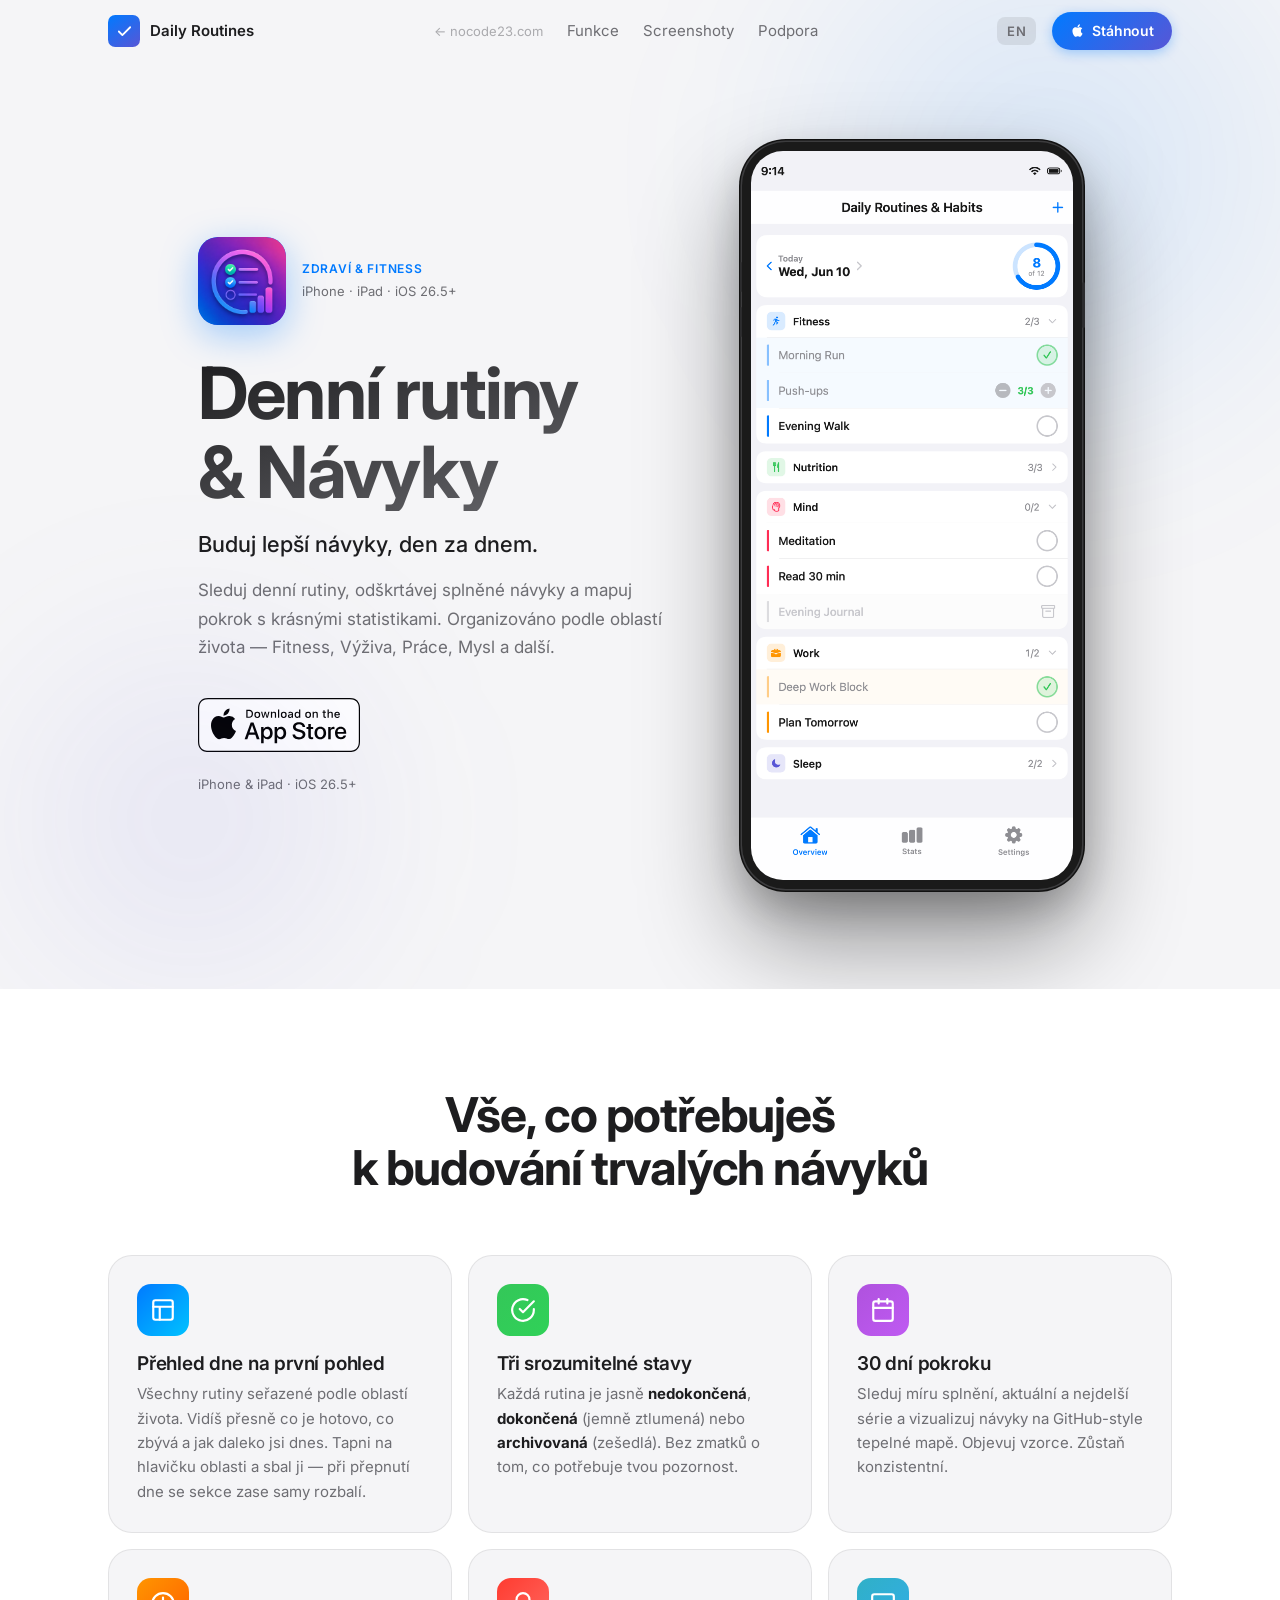
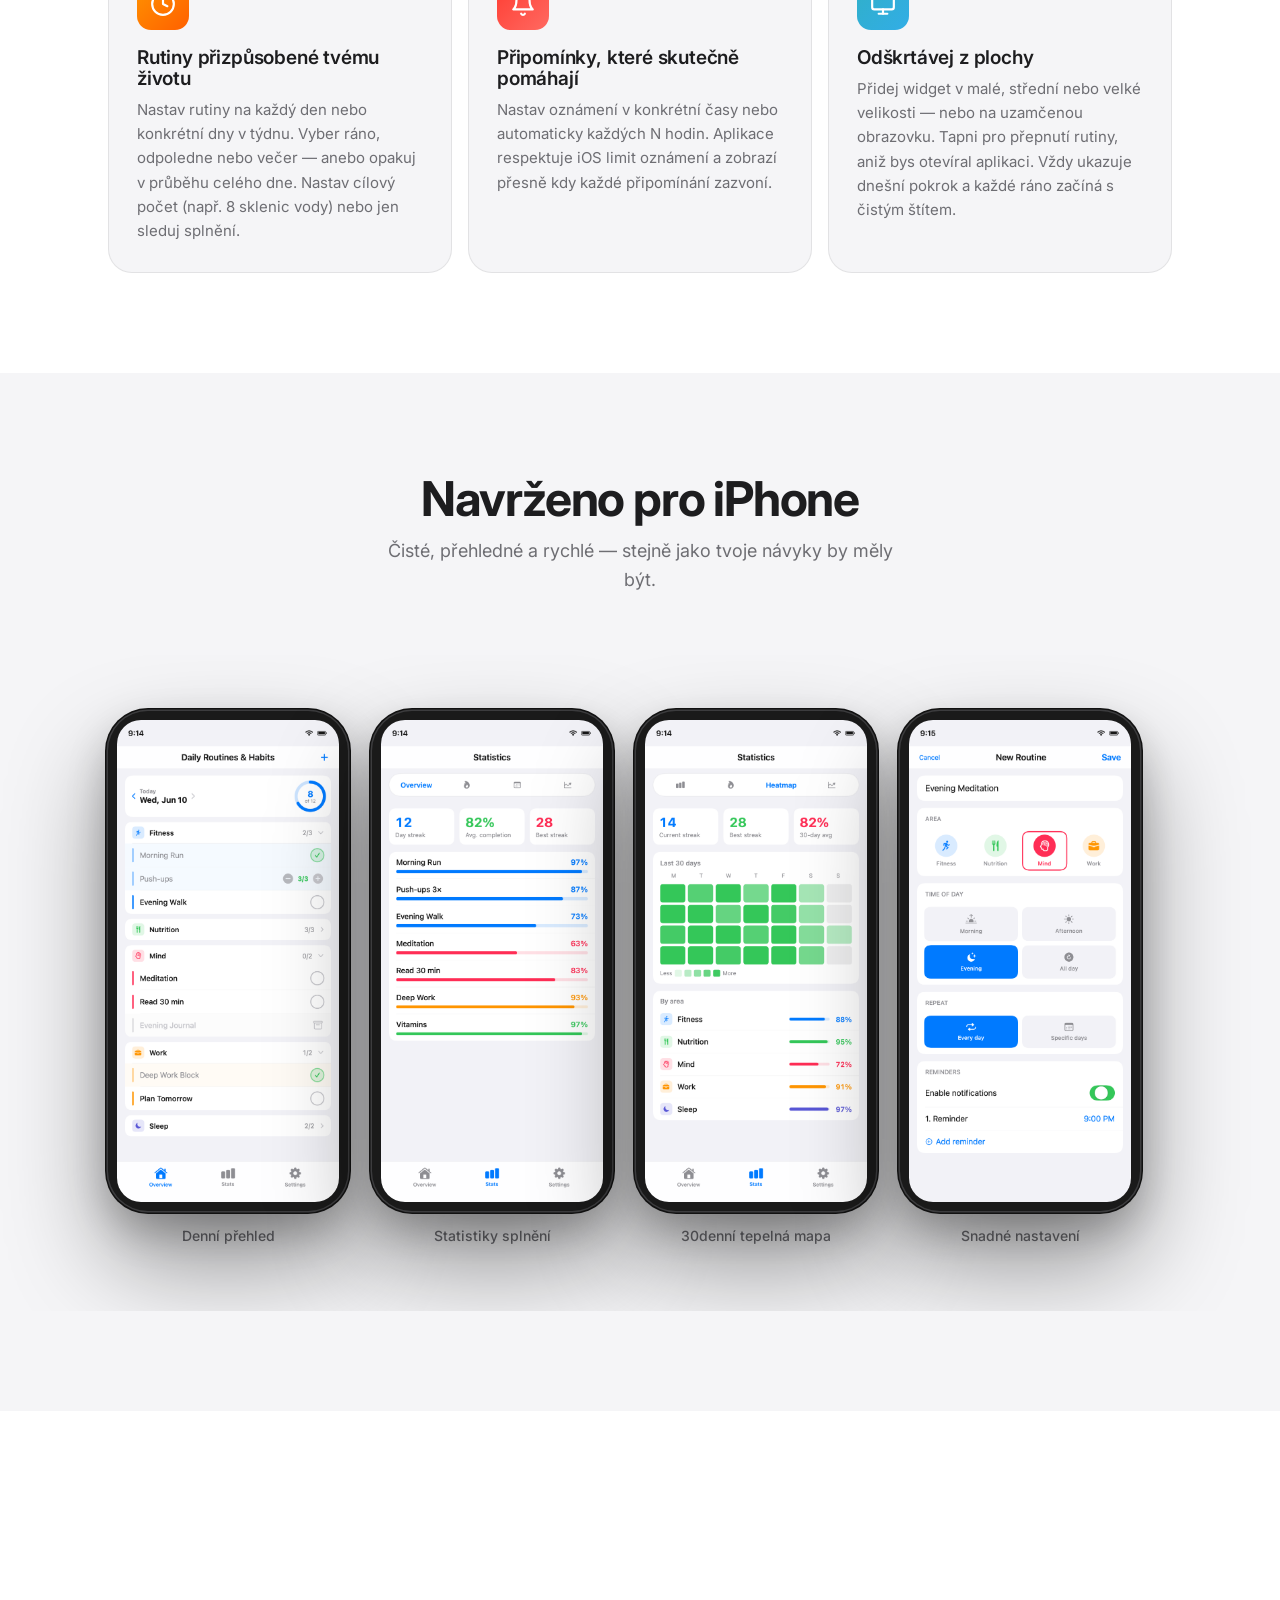
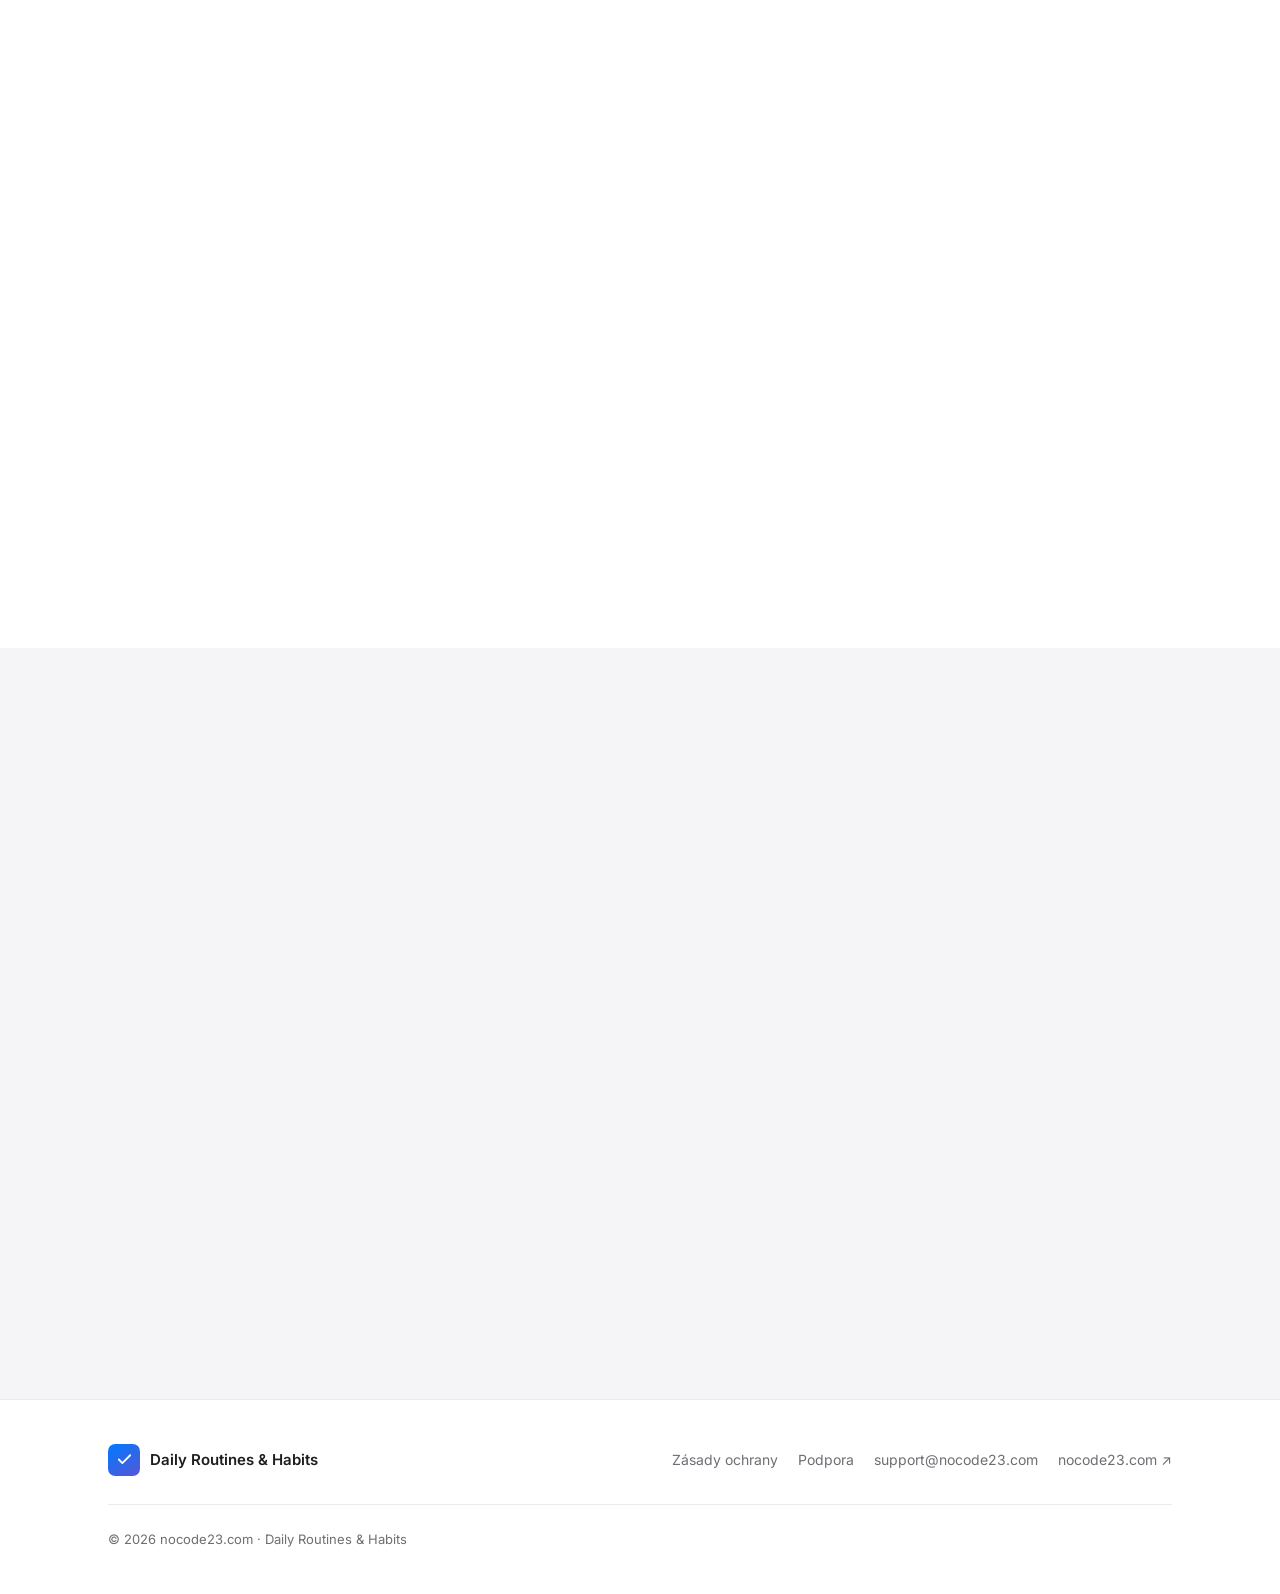
==== commit 817fe612: "[daily-routines] add OG images for en/cs + absolute og:image/og:url meta tags Co-Authored-By: Claude" ====
--- a/cs/index.html
+++ b/cs/index.html
@@ -7,7 +7,10 @@
   <meta name="description" content="Sleduj denní rutiny a zůstaň konzistentní. Organizuj podle oblastí života, sleduj 30denní statistiky a odškrtávej návyky přímo z widgetu na ploše. Pro iPhone a iPad.">
   <meta property="og:title" content="Denní rutiny &amp; Návyky">
   <meta property="og:description" content="Buduj lepší návyky, den za dnem. Pro iPhone a iPad.">
-  <meta property="og:image" content="../assets/images/01_dashboard.png">
+  <meta property="og:image" content="https://nocode23.com/daily-routines-and-habits/assets/images/og-cs.png">
+  <meta property="og:image:width" content="1200">
+  <meta property="og:image:height" content="630">
+  <meta property="og:url" content="https://nocode23.com/daily-routines-and-habits/cs/">
   <meta property="og:type" content="website">
   <meta property="og:locale" content="cs_CZ">
   <meta property="og:locale:alternate" content="en_US">
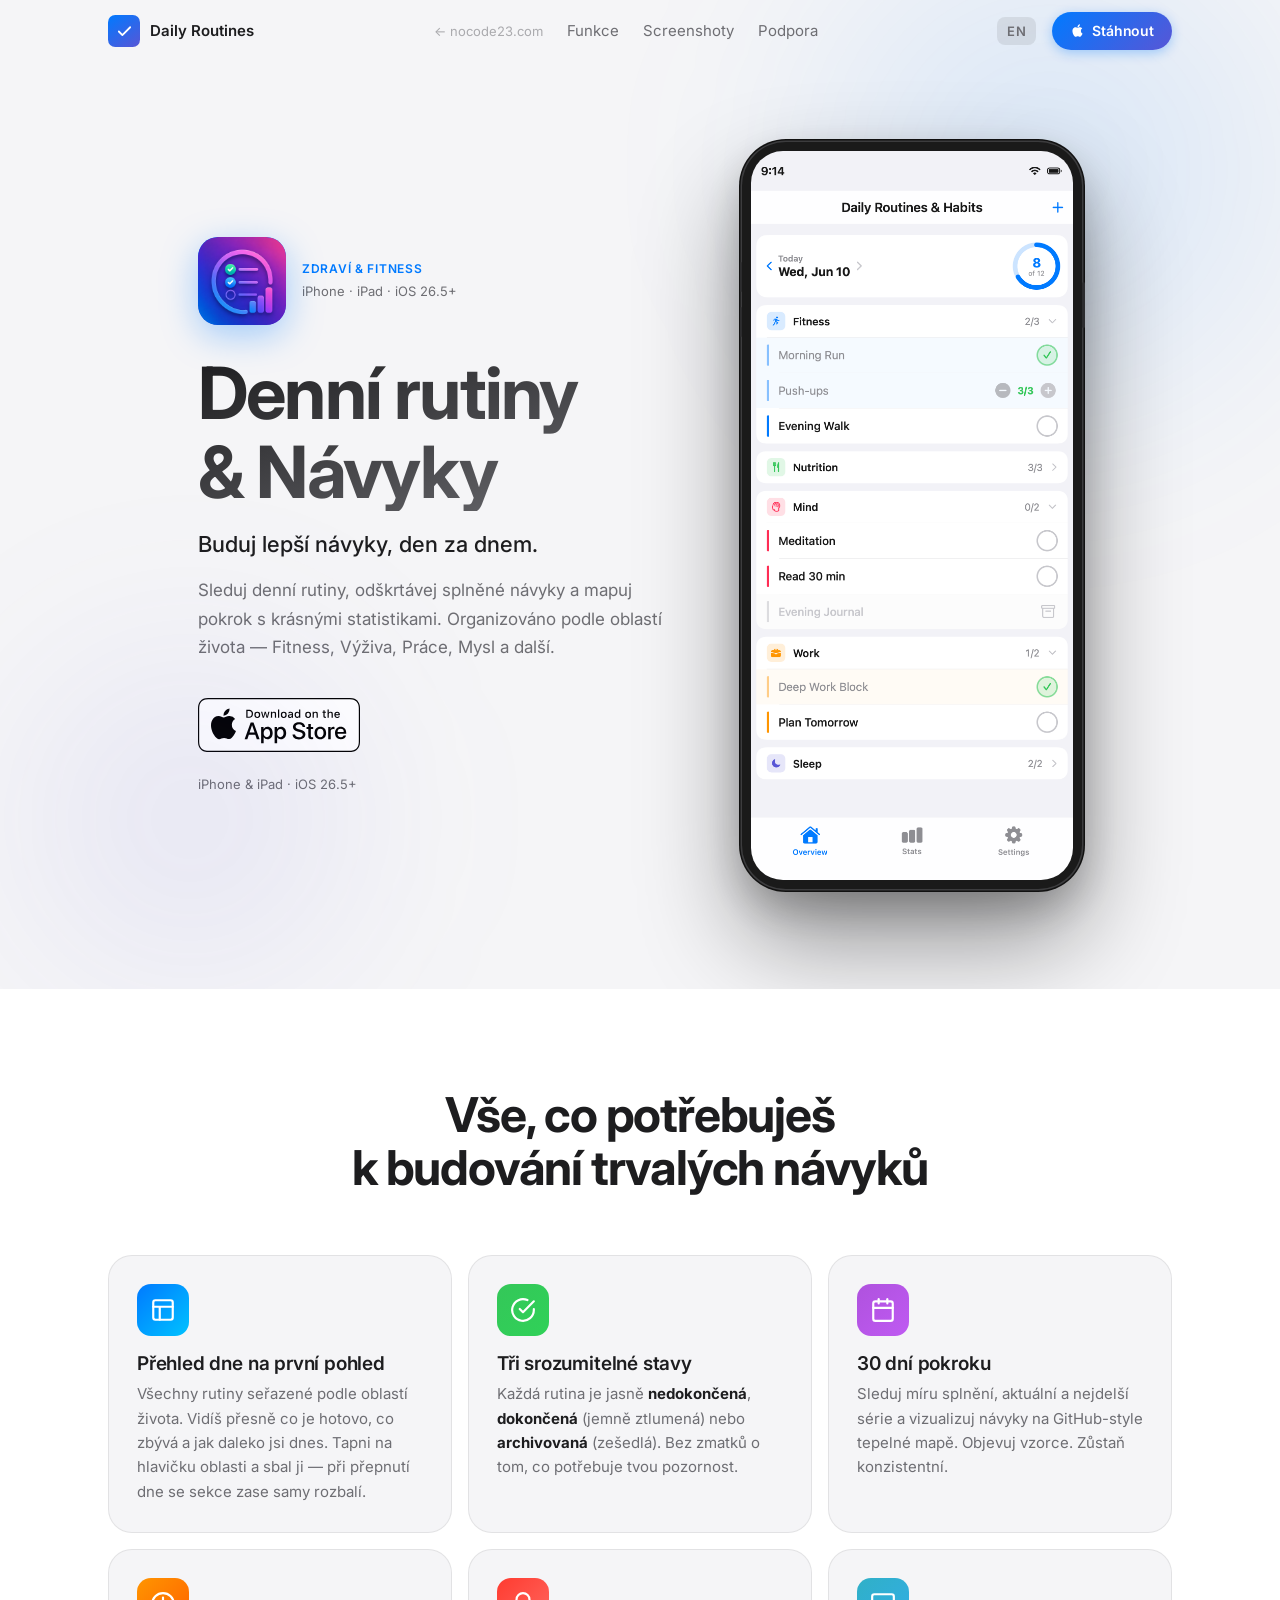
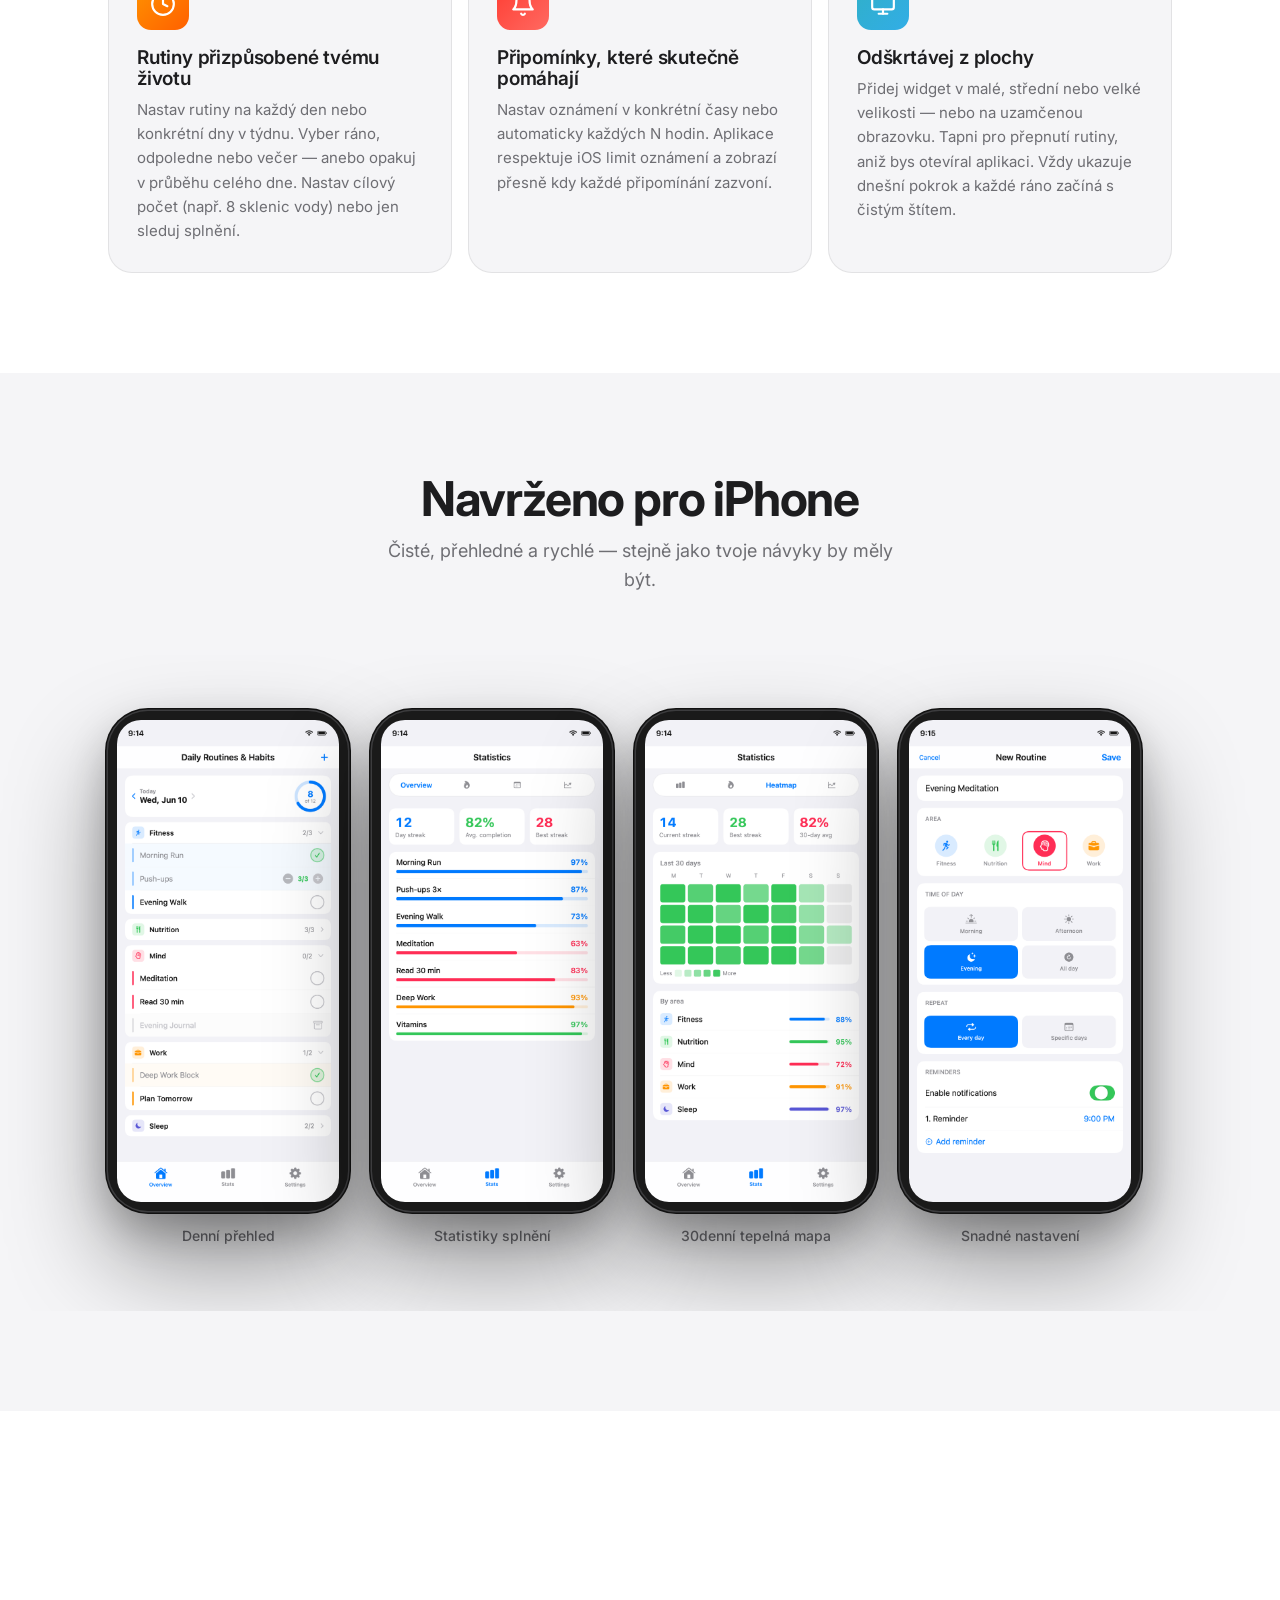
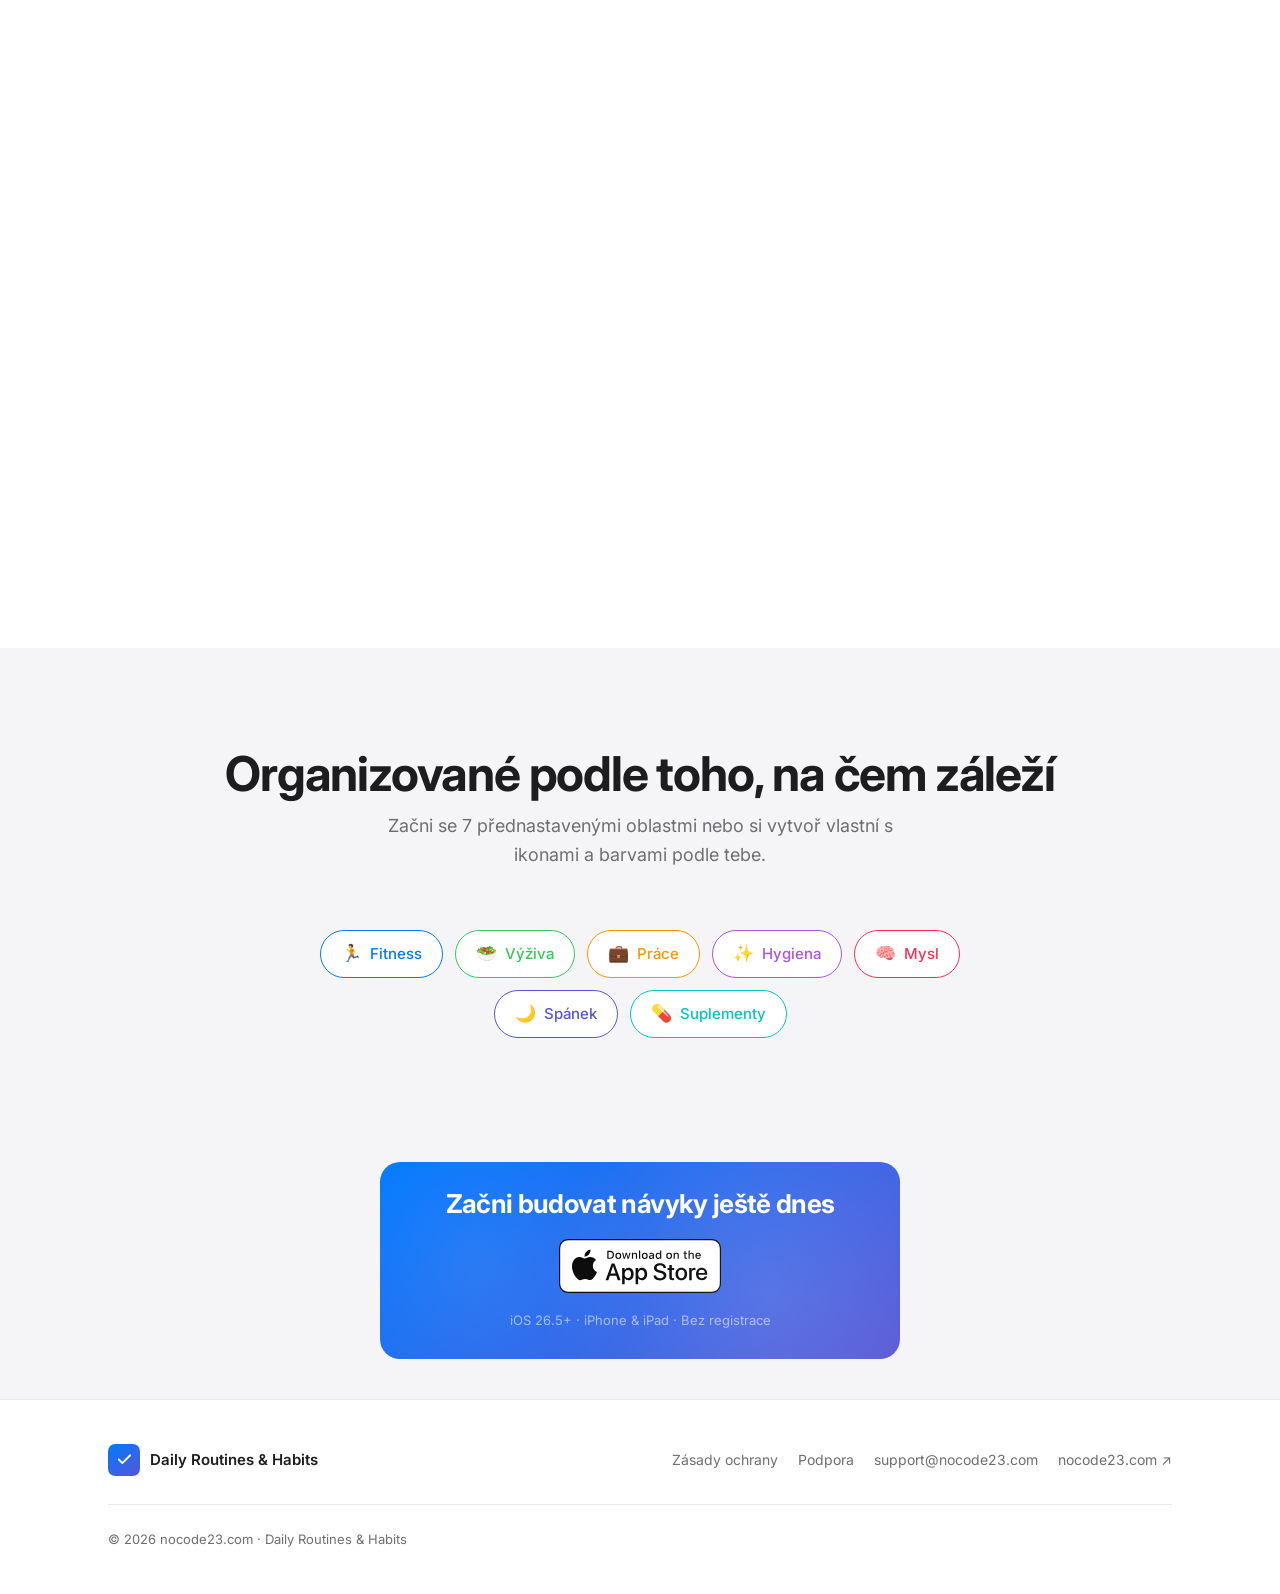
==== commit b8f9695e: "[daily-routines] SEO meta fixes: shorter title/description, twitter:card, og:site_name Co-Authored-B" ====
--- a/cs/index.html
+++ b/cs/index.html
@@ -4,7 +4,7 @@
   <meta charset="UTF-8">
   <meta name="viewport" content="width=device-width, initial-scale=1.0">
   <title>Denní rutiny &amp; Návyky — Buduj lepší návyky, den za dnem</title>
-  <meta name="description" content="Sleduj denní rutiny a zůstaň konzistentní. Organizuj podle oblastí života, sleduj 30denní statistiky a odškrtávej návyky přímo z widgetu na ploše. Pro iPhone a iPad.">
+  <meta name="description" content="Sleduj denní rutiny a zůstaň konzistentní. Organizuj podle oblastí života, sleduj 30denní statistiky a odškrtávej návyky přímo z widgetu na ploše.">
   <meta property="og:title" content="Denní rutiny &amp; Návyky">
   <meta property="og:description" content="Buduj lepší návyky, den za dnem. Pro iPhone a iPad.">
   <meta property="og:image" content="https://nocode23.com/daily-routines-and-habits/assets/images/og-cs.png">
@@ -12,8 +12,13 @@
   <meta property="og:image:height" content="630">
   <meta property="og:url" content="https://nocode23.com/daily-routines-and-habits/cs/">
   <meta property="og:type" content="website">
+  <meta property="og:site_name" content="Denní rutiny &amp; Návyky">
   <meta property="og:locale" content="cs_CZ">
   <meta property="og:locale:alternate" content="en_US">
+  <meta name="twitter:card" content="summary_large_image">
+  <meta name="twitter:title" content="Denní rutiny &amp; Návyky">
+  <meta name="twitter:description" content="Buduj lepší návyky, den za dnem. Pro iPhone a iPad.">
+  <meta name="twitter:image" content="https://nocode23.com/daily-routines-and-habits/assets/images/og-cs.png">
   <meta name="apple-itunes-app" content="app-id=XXXXXXXXX">
   <meta name="theme-color" content="#007AFF">
   <!-- hreflang: update to absolute URLs once production domain is confirmed -->
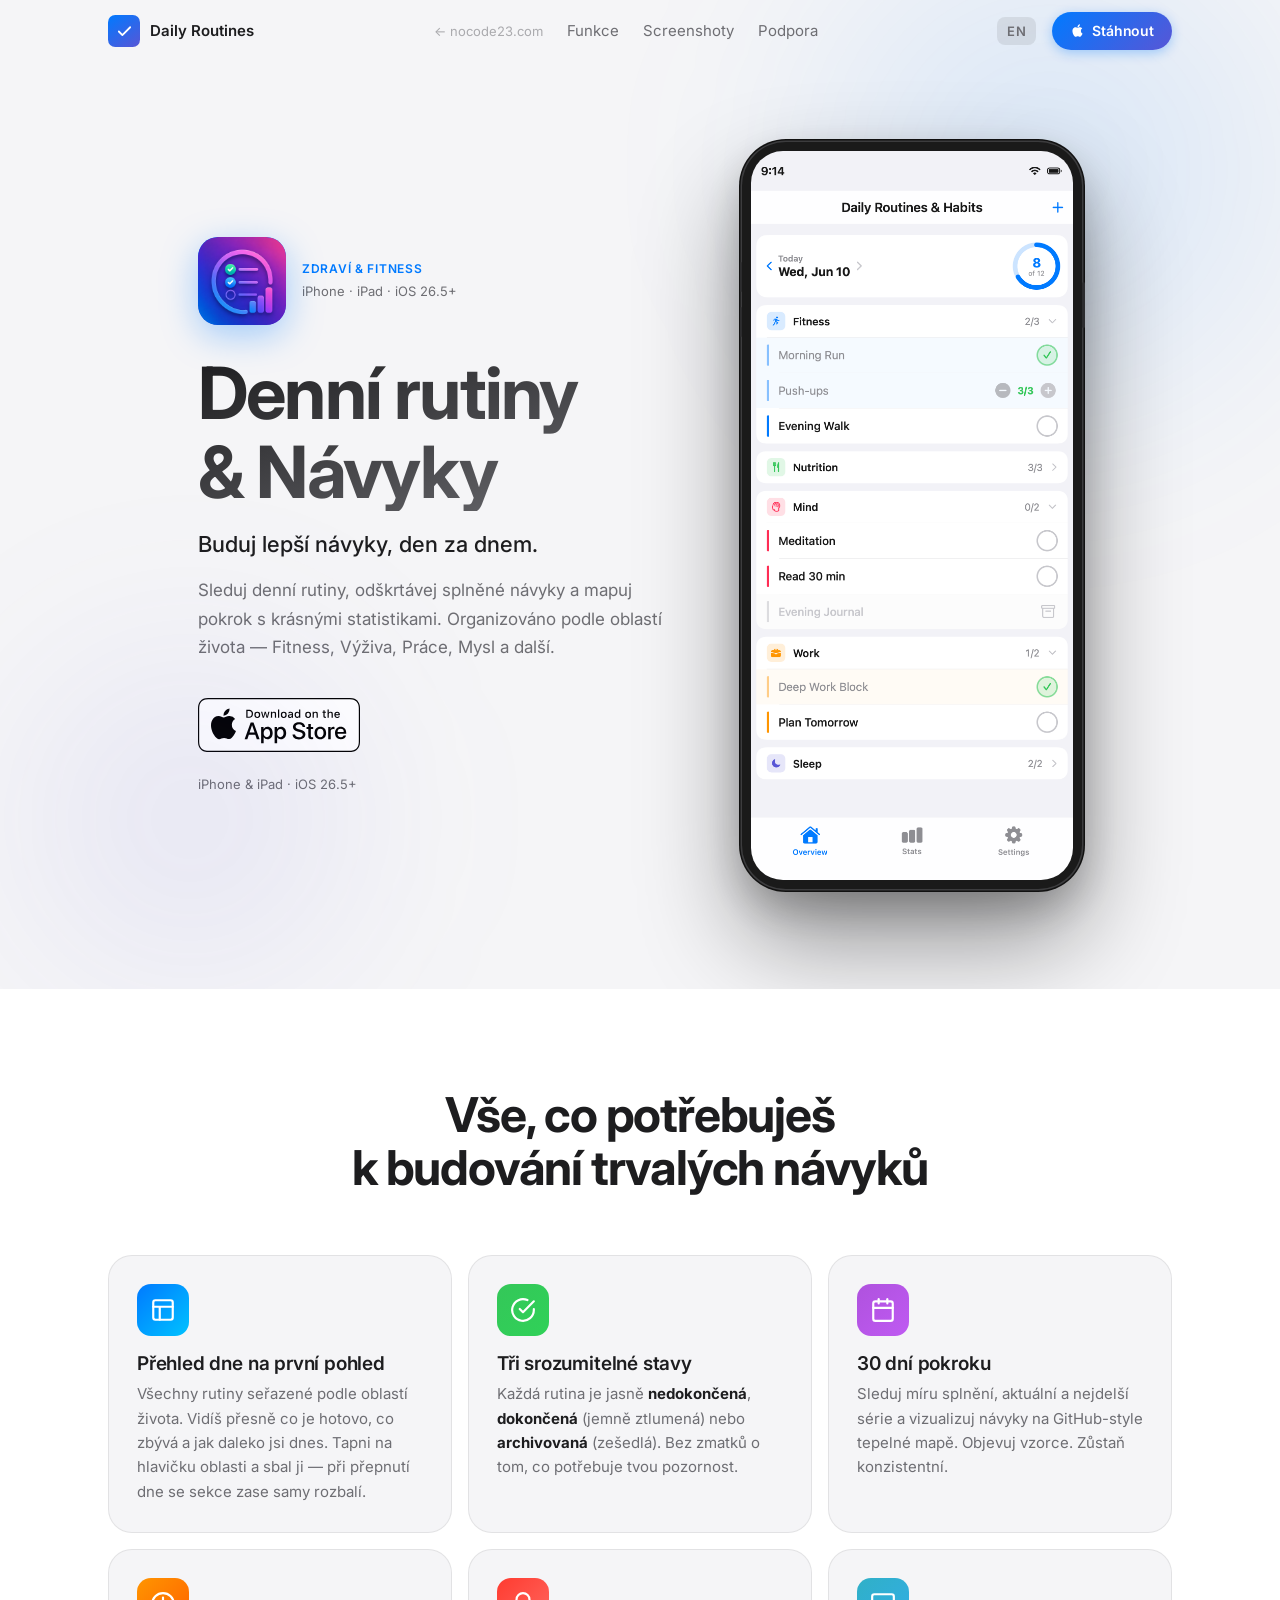
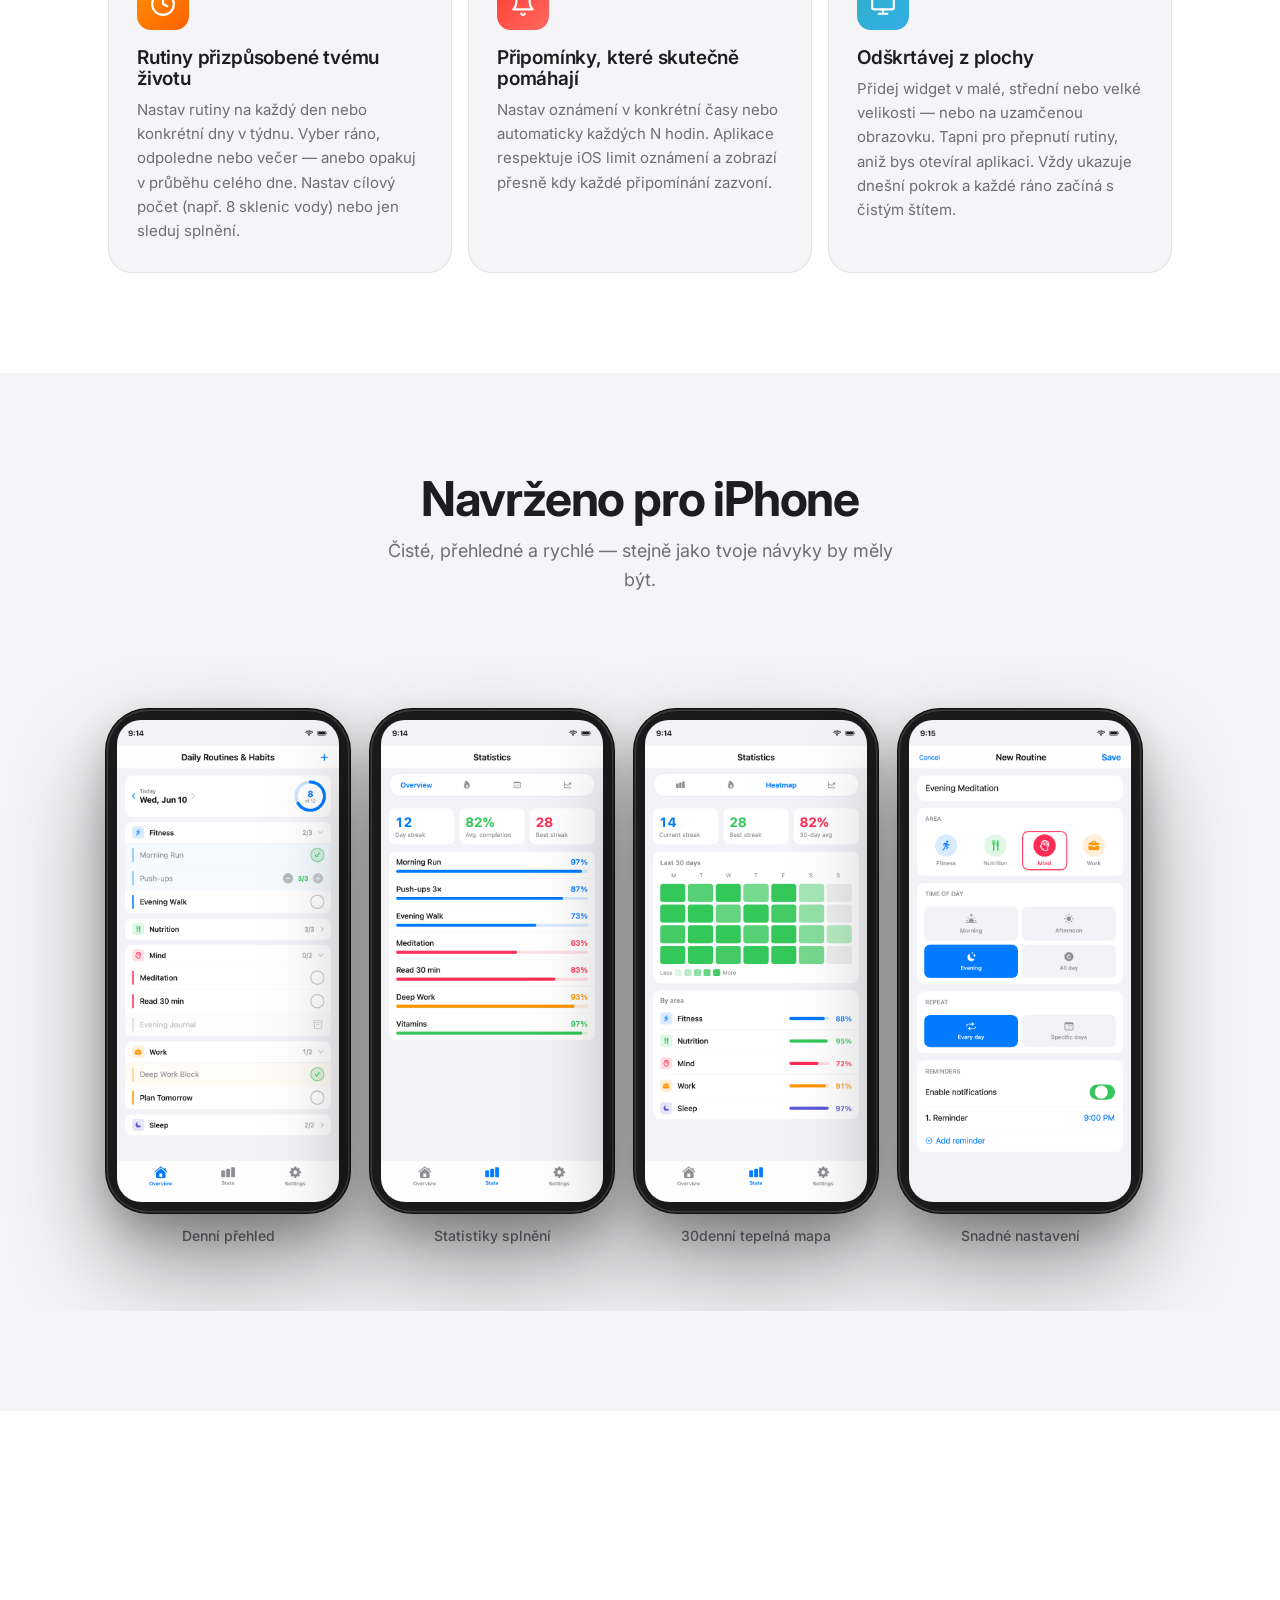
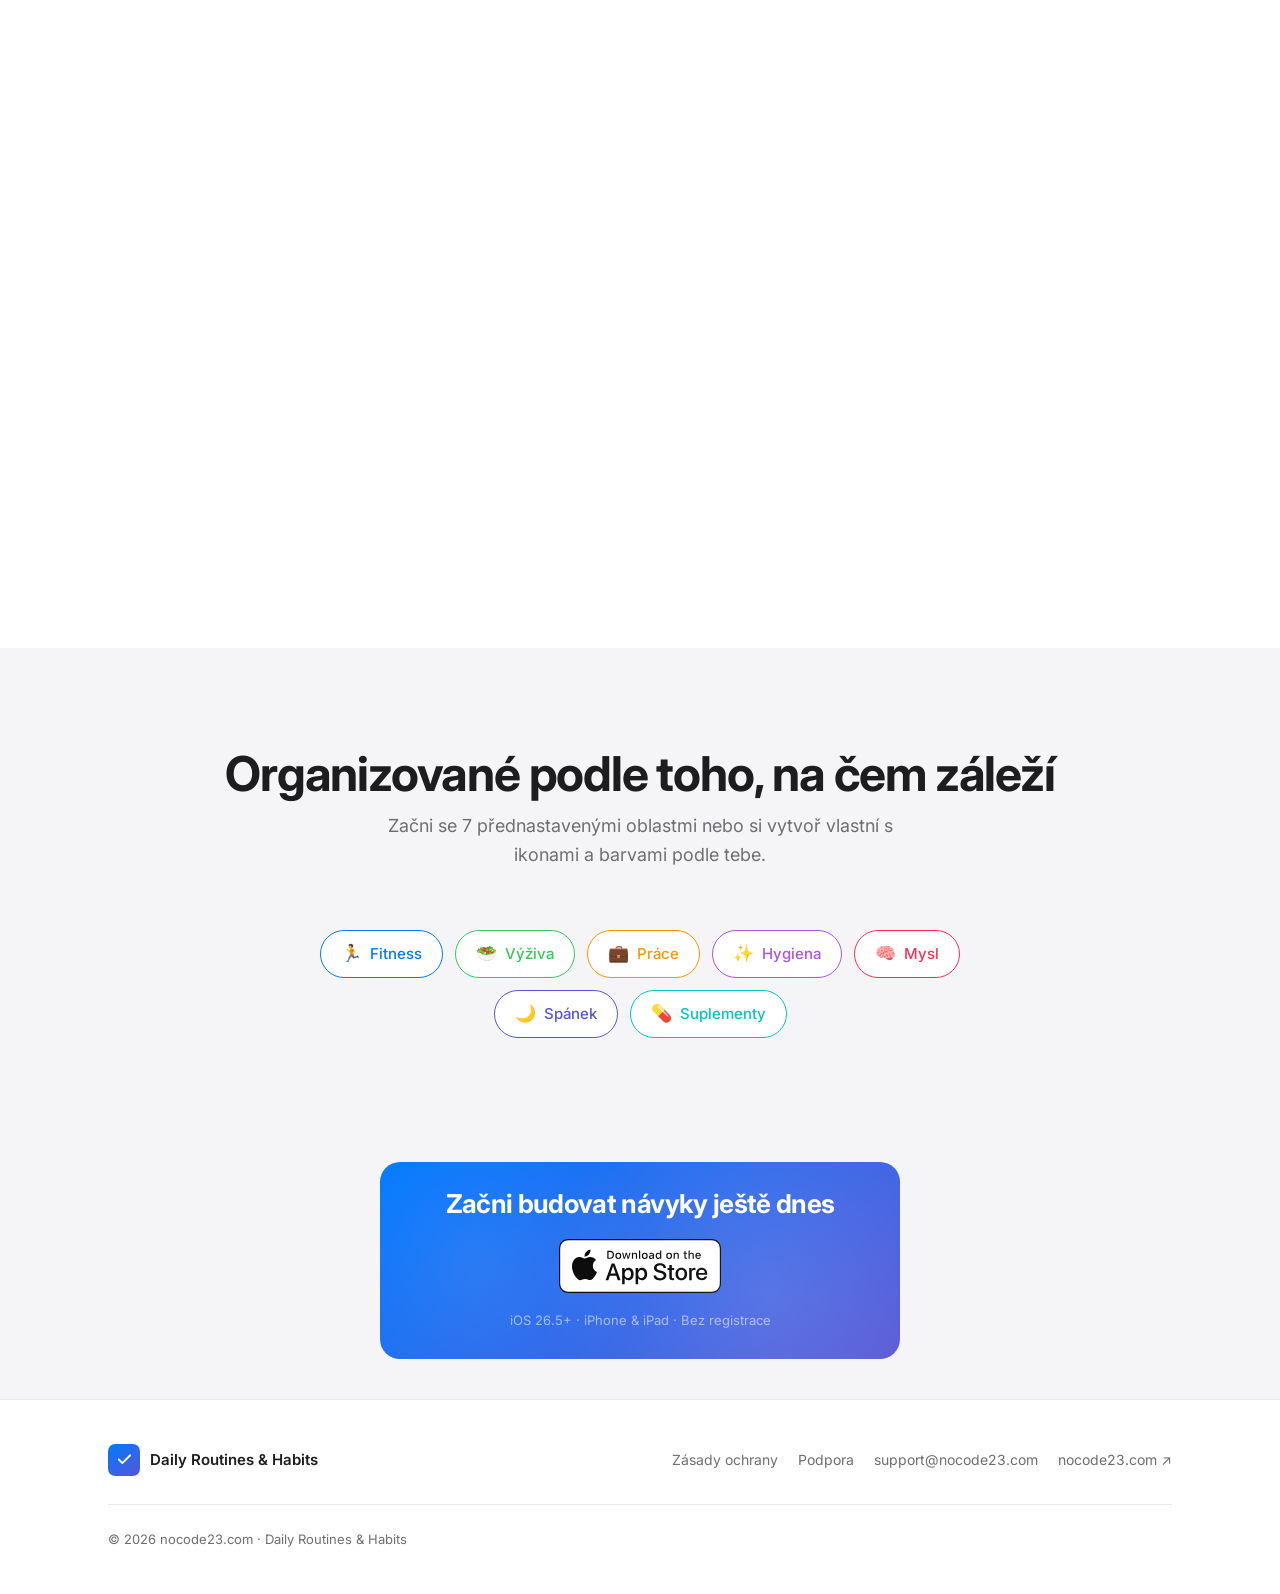
==== commit e0279a67: "[daily-routines] wire up real App Store links and app-id after approval" ====
--- a/cs/index.html
+++ b/cs/index.html
@@ -19,7 +19,7 @@
   <meta name="twitter:title" content="Denní rutiny &amp; Návyky">
   <meta name="twitter:description" content="Buduj lepší návyky, den za dnem. Pro iPhone a iPad.">
   <meta name="twitter:image" content="https://nocode23.com/daily-routines-and-habits/assets/images/og-cs.png">
-  <meta name="apple-itunes-app" content="app-id=XXXXXXXXX">
+  <meta name="apple-itunes-app" content="app-id=6775655422">
   <meta name="theme-color" content="#007AFF">
   <!-- hreflang: update to absolute URLs once production domain is confirmed -->
   <link rel="alternate" hreflang="en" href="../en/index.html">
@@ -53,7 +53,7 @@
 
     <div class="nav-right">
       <a href="../en/" class="lang-btn" hreflang="en">EN</a>
-      <a href="#" class="dl-btn dl-btn--sm" target="_blank" rel="noopener" aria-label="Stáhnout v App Store">
+      <a href="https://apps.apple.com/cz/app/daily-routines-habits/id6775655422" class="dl-btn dl-btn--sm" target="_blank" rel="noopener" aria-label="Stáhnout v App Store">
         <svg viewBox="0 0 24 24" width="15" height="15">
           <path d="M18.71 19.5c-.83 1.24-1.71 2.45-3.05 2.47-1.34.03-1.77-.79-3.29-.79-1.53 0-2 .77-3.27.82-1.31.05-2.3-1.32-3.14-2.53C4.25 17 2.94 12.45 4.7 9.39c.87-1.52 2.43-2.48 4.12-2.51 1.28-.02 2.5.87 3.29.87.78 0 2.26-1.07 3.8-.91.65.03 2.47.26 3.64 1.98-.09.06-2.17 1.28-2.15 3.81.03 3.02 2.65 4.03 2.68 4.04-.03.07-.42 1.44-1.38 2.83M13 3.5c.73-.83 1.94-1.46 2.94-1.5.13 1.17-.34 2.35-1.04 3.19-.69.85-1.83 1.51-2.95 1.42-.15-1.15.41-2.35 1.05-3.11z"/>
         </svg>
@@ -72,7 +72,7 @@
     <a href="support.html">Podpora</a>
     <a href="privacy.html">Zásady ochrany</a>
     <a href="../en/" hreflang="en">English</a>
-    <a href="#" class="dl-btn" target="_blank" rel="noopener">
+    <a href="https://apps.apple.com/cz/app/daily-routines-habits/id6775655422" class="dl-btn" target="_blank" rel="noopener">
       <svg viewBox="0 0 24 24" width="15" height="15"><path d="M18.71 19.5c-.83 1.24-1.71 2.45-3.05 2.47-1.34.03-1.77-.79-3.29-.79-1.53 0-2 .77-3.27.82-1.31.05-2.3-1.32-3.14-2.53C4.25 17 2.94 12.45 4.7 9.39c.87-1.52 2.43-2.48 4.12-2.51 1.28-.02 2.5.87 3.29.87.78 0 2.26-1.07 3.8-.91.65.03 2.47.26 3.64 1.98-.09.06-2.17 1.28-2.15 3.81.03 3.02 2.65 4.03 2.68 4.04-.03.07-.42 1.44-1.38 2.83M13 3.5c.73-.83 1.94-1.46 2.94-1.5.13 1.17-.34 2.35-1.04 3.19-.69.85-1.83 1.51-2.95 1.42-.15-1.15.41-2.35 1.05-3.11z"/></svg>
       Stáhnout
     </a>
@@ -108,7 +108,7 @@
 
       <p class="hero-desc">Sleduj denní rutiny, odškrtávej splněné návyky a mapuj pokrok s krásnými statistikami. Organizováno podle oblastí života — Fitness, Výživa, Práce, Mysl a další.</p>
 
-      <a href="#" class="appstore-badge" target="_blank" rel="noopener" aria-label="Stáhnout v App Store">
+      <a href="https://apps.apple.com/cz/app/daily-routines-habits/id6775655422" class="appstore-badge" target="_blank" rel="noopener" aria-label="Stáhnout v App Store">
         <img src="../assets/images/App_Store_Badge_US-UK_RGB_wht_092917.svg" alt="Download on the App Store">
       </a>
 
@@ -346,7 +346,7 @@
   <div class="container">
     <div class="cta-card reveal">
       <h2>Začni budovat návyky ještě dnes</h2>
-      <a href="#" class="appstore-badge" target="_blank" rel="noopener" aria-label="Stáhnout v App Store">
+      <a href="https://apps.apple.com/cz/app/daily-routines-habits/id6775655422" class="appstore-badge" target="_blank" rel="noopener" aria-label="Stáhnout v App Store">
         <img src="../assets/images/App_Store_Badge_US-UK_RGB_wht_092917.svg" alt="Download on the App Store">
       </a>
       <p class="cta-meta">iOS 26.5+ · iPhone &amp; iPad · Bez registrace</p>
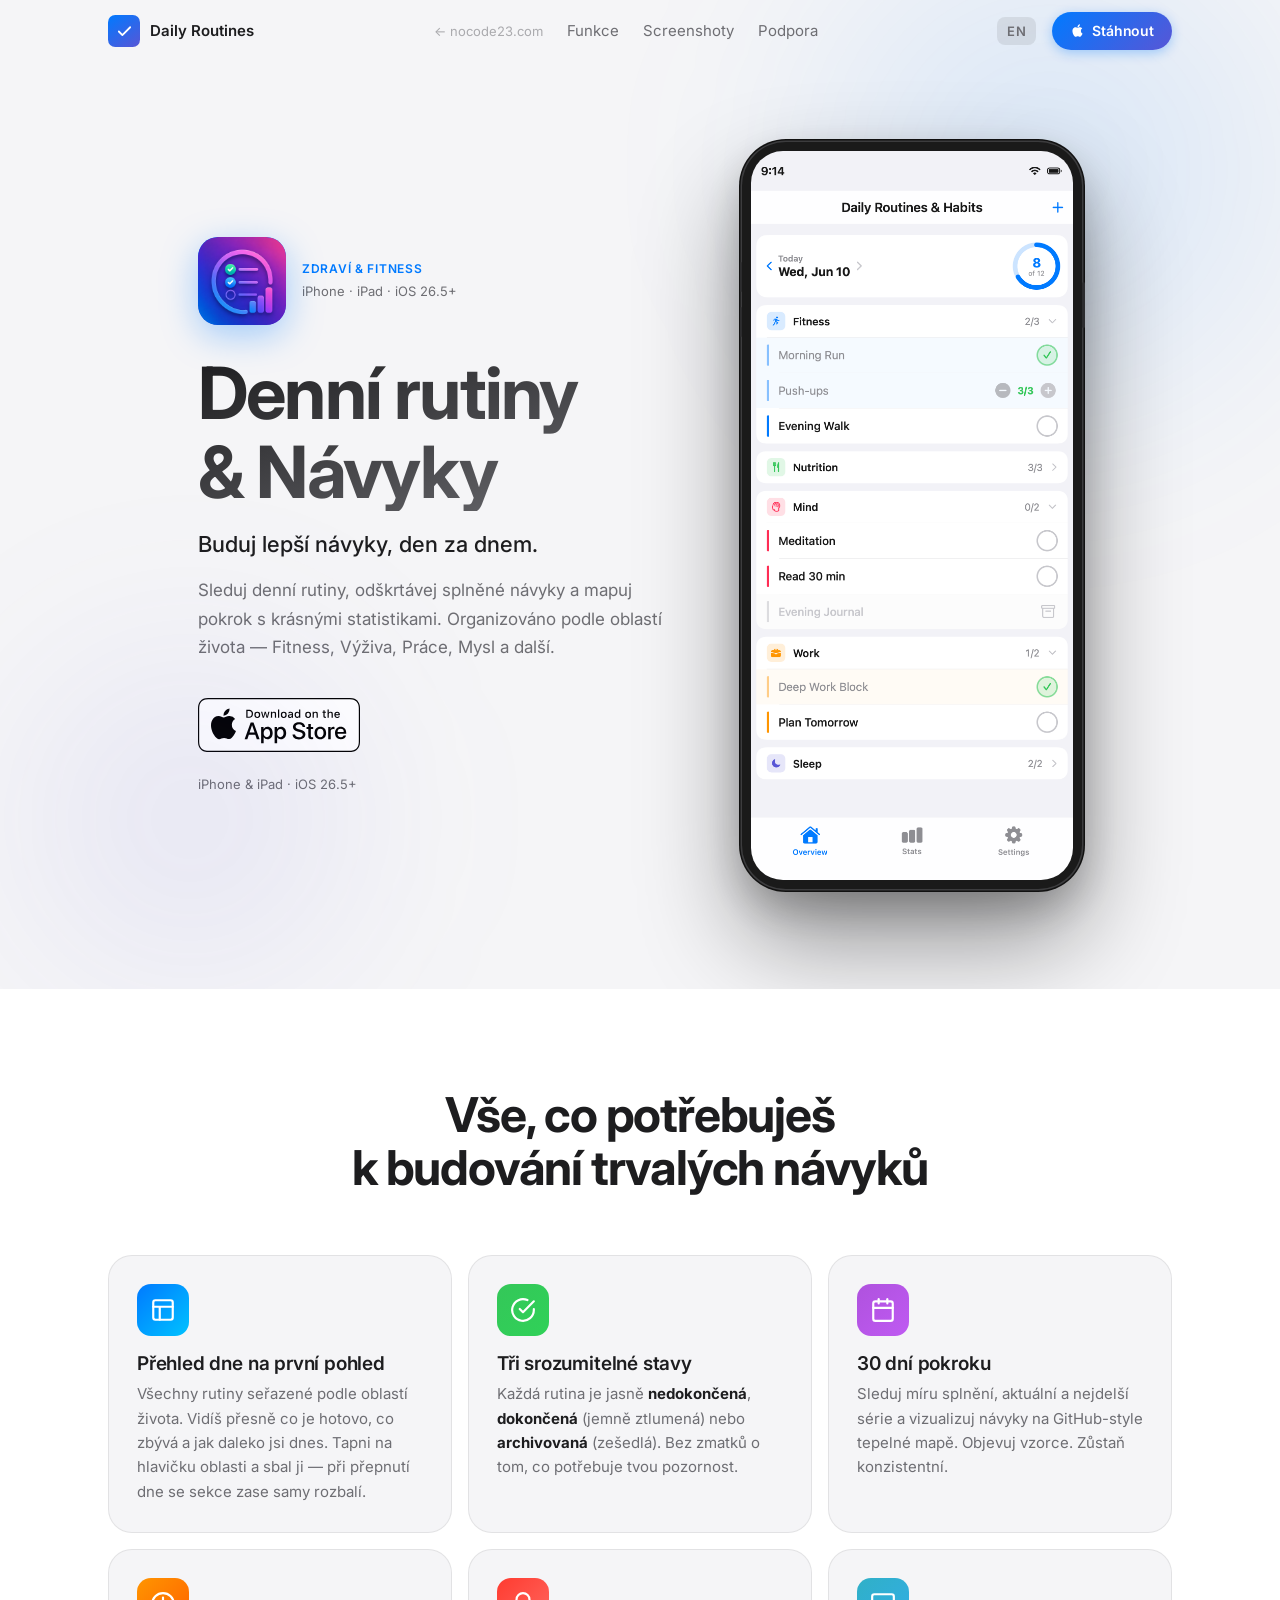
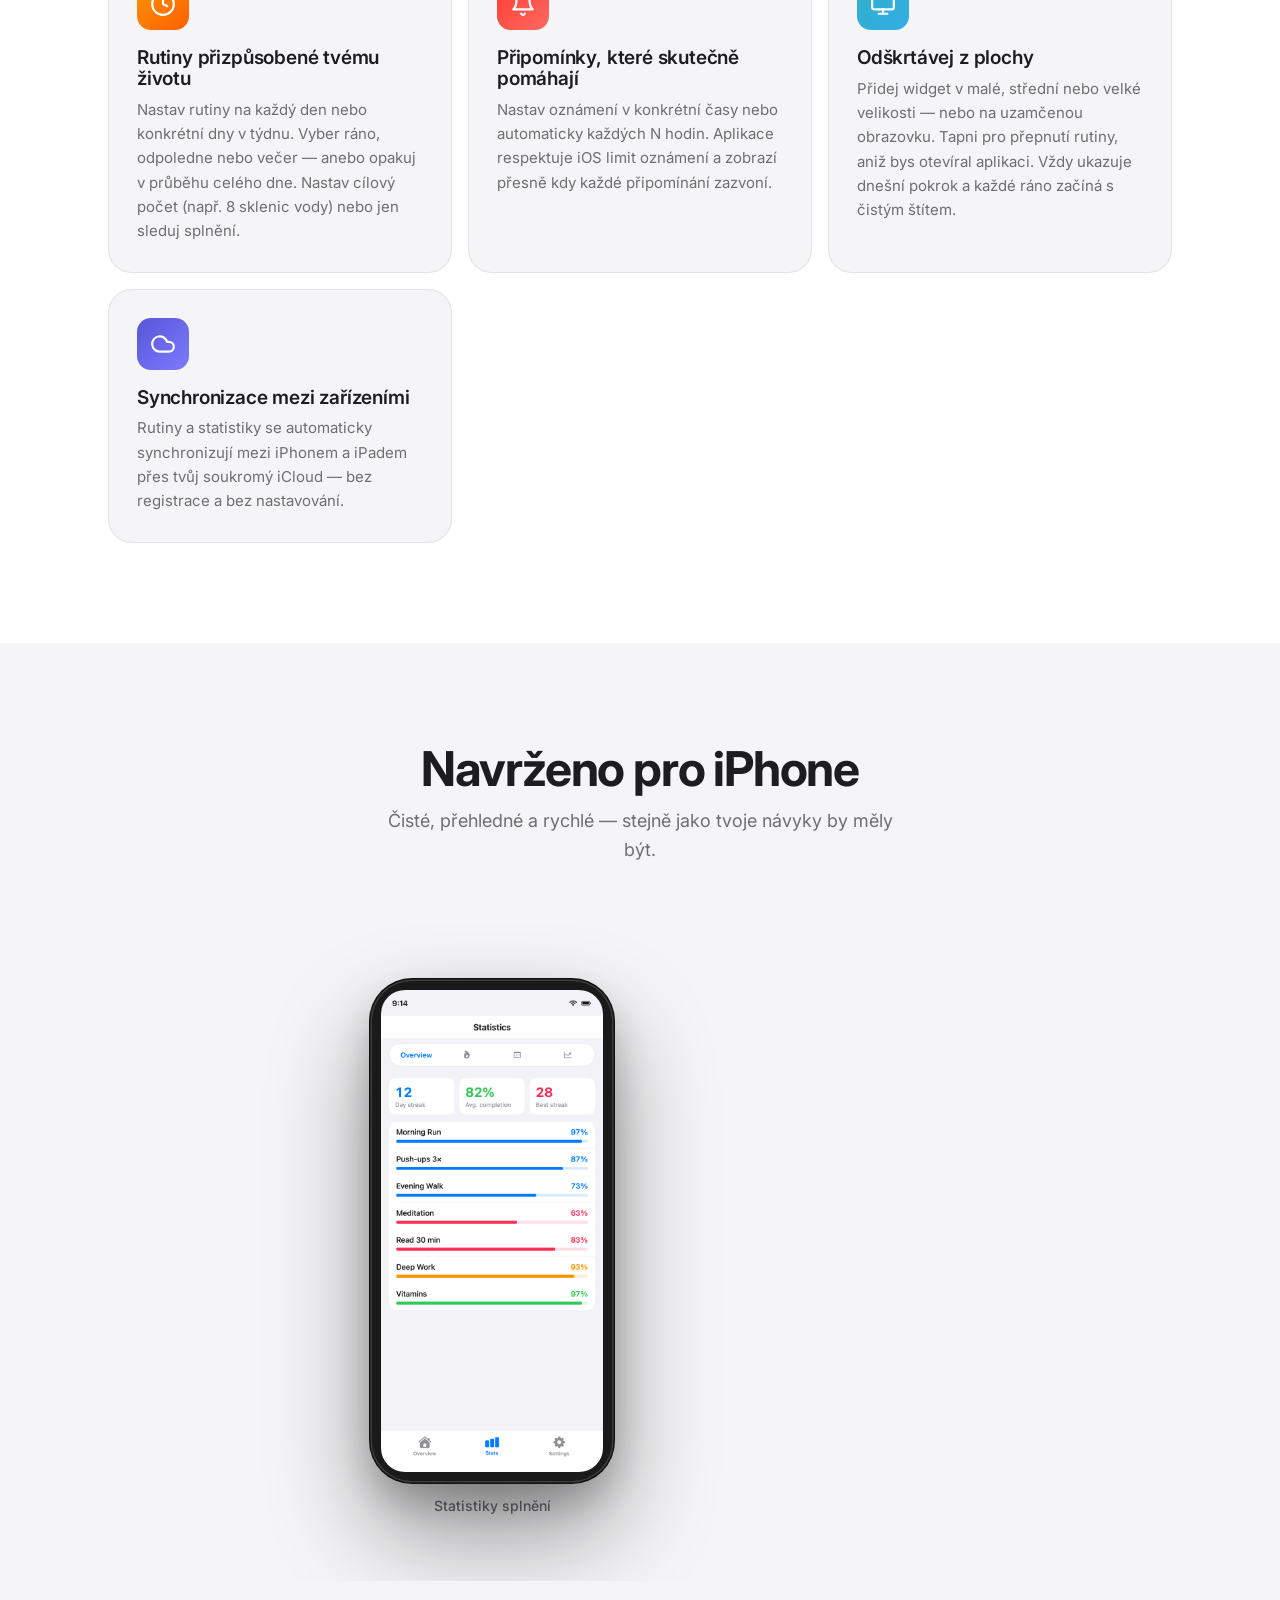
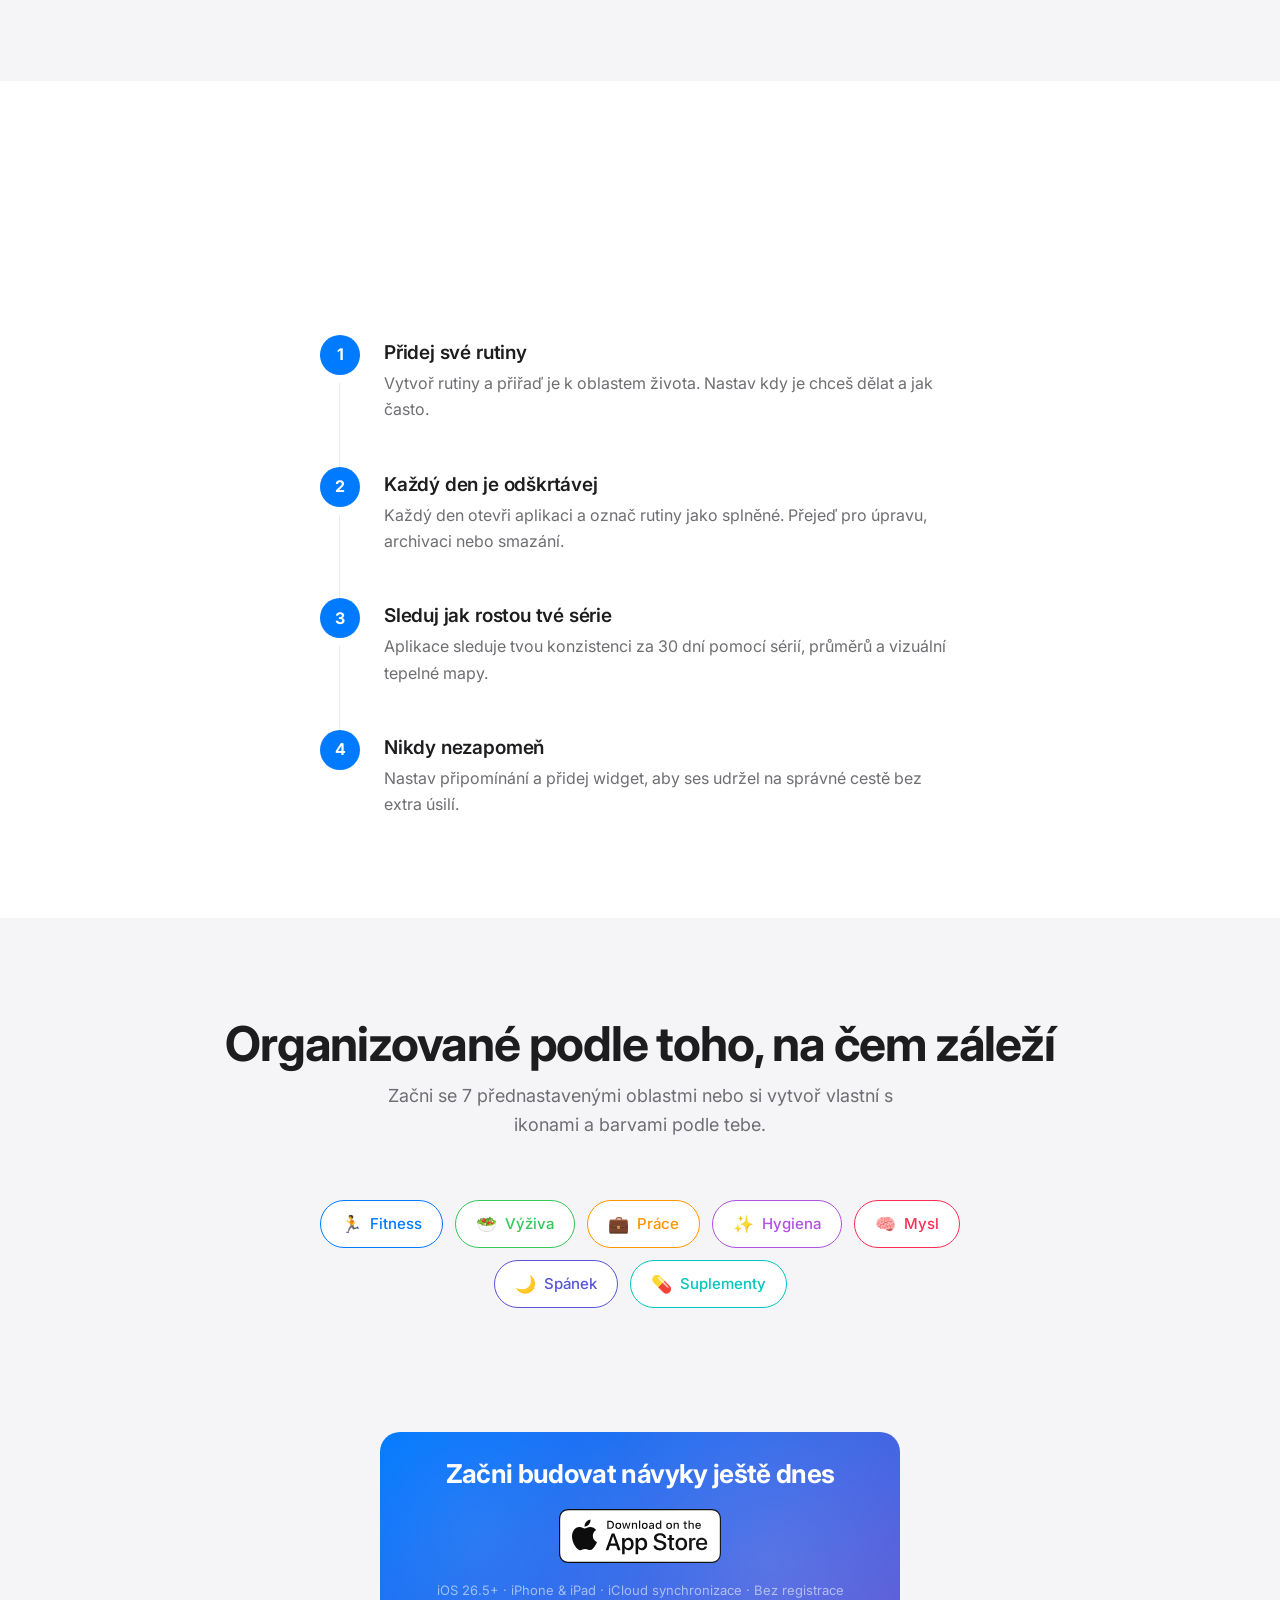
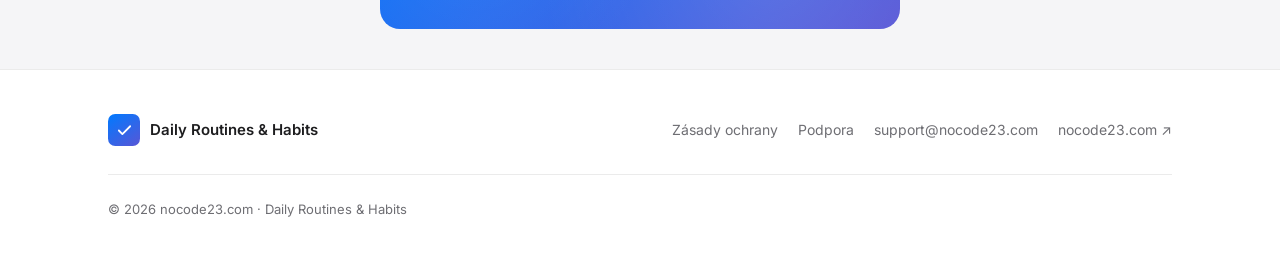
==== commit 58b3c8e4: "[daily-routines] add iCloud sync to privacy policy and homepage App 1.4 added CloudKit sync, so "dat" ====
--- a/cs/index.html
+++ b/cs/index.html
@@ -203,6 +203,16 @@
         <p>Přidej widget v malé, střední nebo velké velikosti — nebo na uzamčenou obrazovku. Tapni pro přepnutí rutiny, aniž bys otevíral aplikaci. Vždy ukazuje dnešní pokrok a každé ráno začíná s čistým štítem.</p>
       </div>
 
+      <div class="feat-card reveal">
+        <div class="feat-icon" style="background:linear-gradient(135deg,#5856D6,#7D7AFF);">
+          <svg viewBox="0 0 24 24" stroke-width="2" stroke-linecap="round" stroke-linejoin="round">
+            <path d="M17.5 19H9a7 7 0 1 1 6.71-9h1.79a4.5 4.5 0 1 1 0 9Z"/>
+          </svg>
+        </div>
+        <h3>Synchronizace mezi zařízeními</h3>
+        <p>Rutiny a statistiky se automaticky synchronizují mezi iPhonem a iPadem přes tvůj soukromý iCloud — bez registrace a bez nastavování.</p>
+      </div>
+
     </div>
   </div>
 </section>
@@ -349,7 +359,7 @@
       <a href="https://apps.apple.com/cz/app/daily-routines-habits/id6775655422" class="appstore-badge" target="_blank" rel="noopener" aria-label="Stáhnout v App Store">
         <img src="../assets/images/App_Store_Badge_US-UK_RGB_wht_092917.svg" alt="Download on the App Store">
       </a>
-      <p class="cta-meta">iOS 26.5+ · iPhone &amp; iPad · Bez registrace</p>
+      <p class="cta-meta">iOS 26.5+ · iPhone &amp; iPad · iCloud synchronizace · Bez registrace</p>
     </div>
   </div>
 </section>
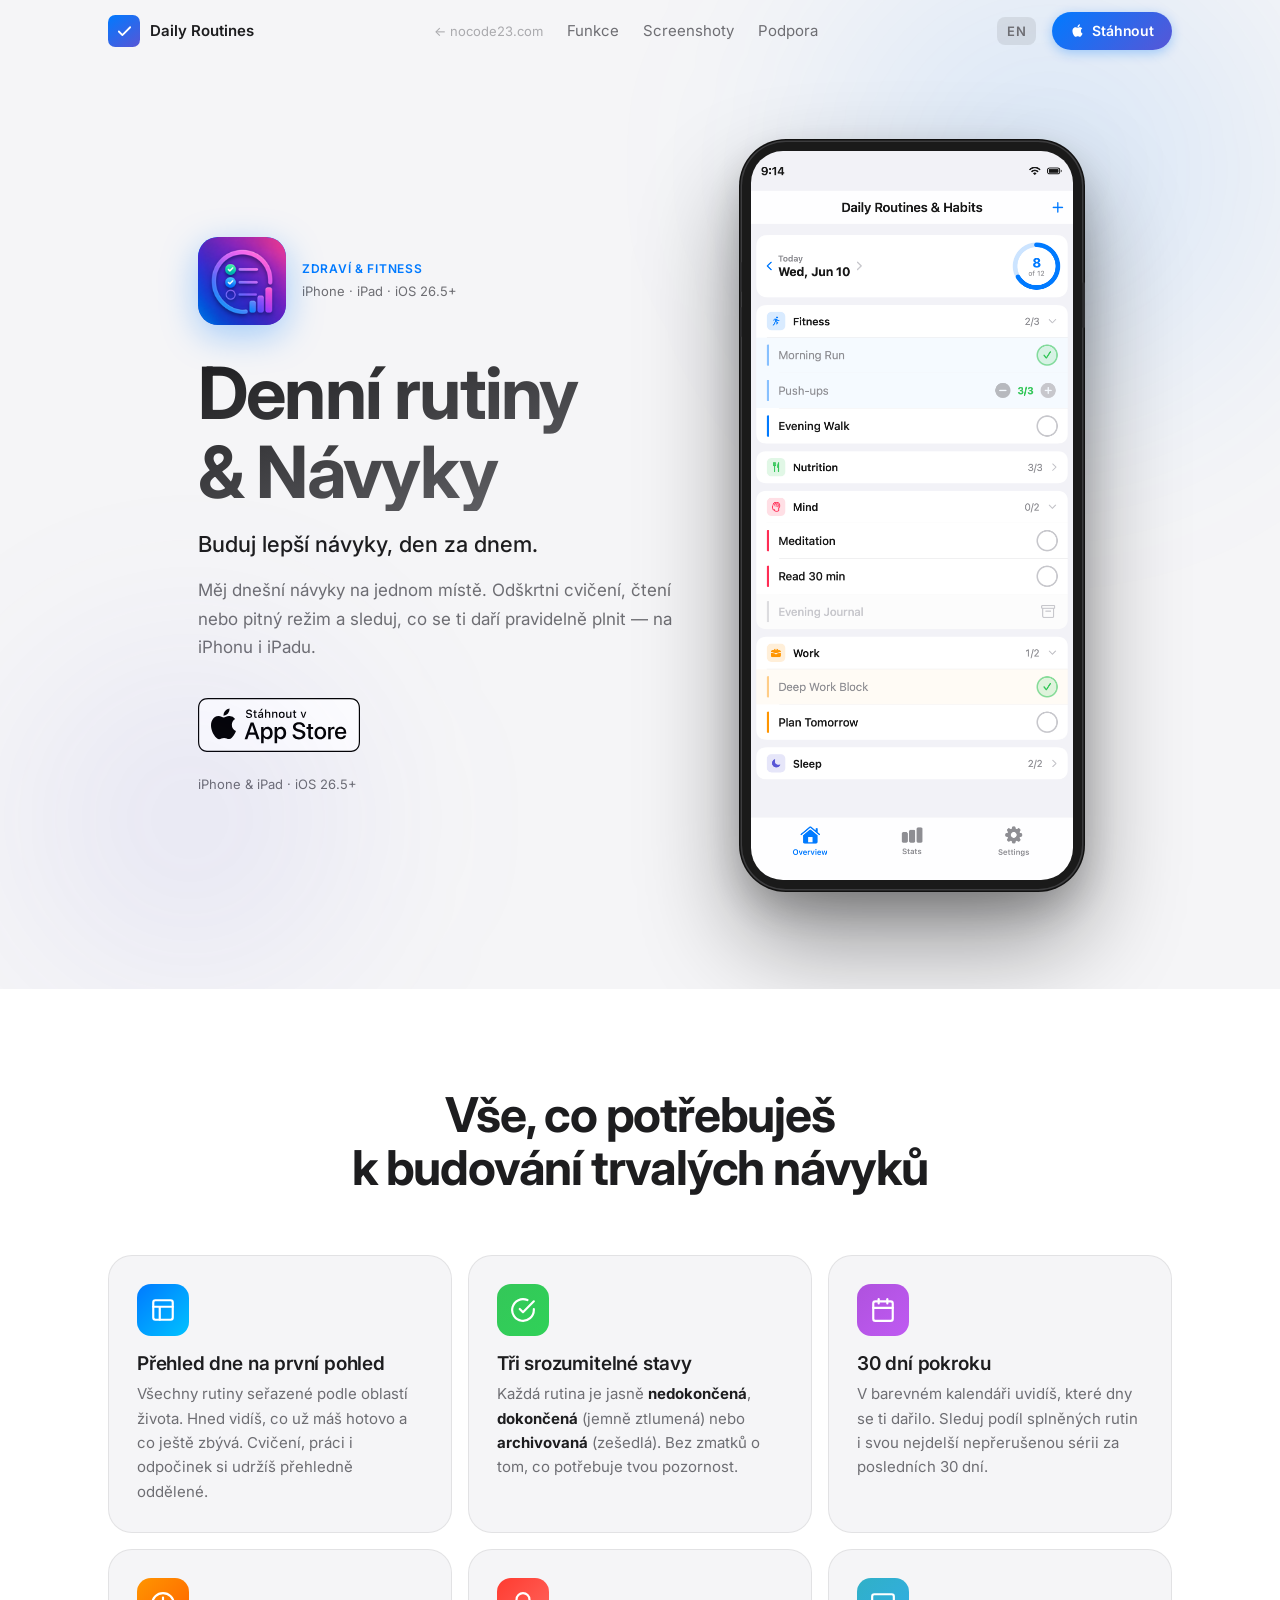
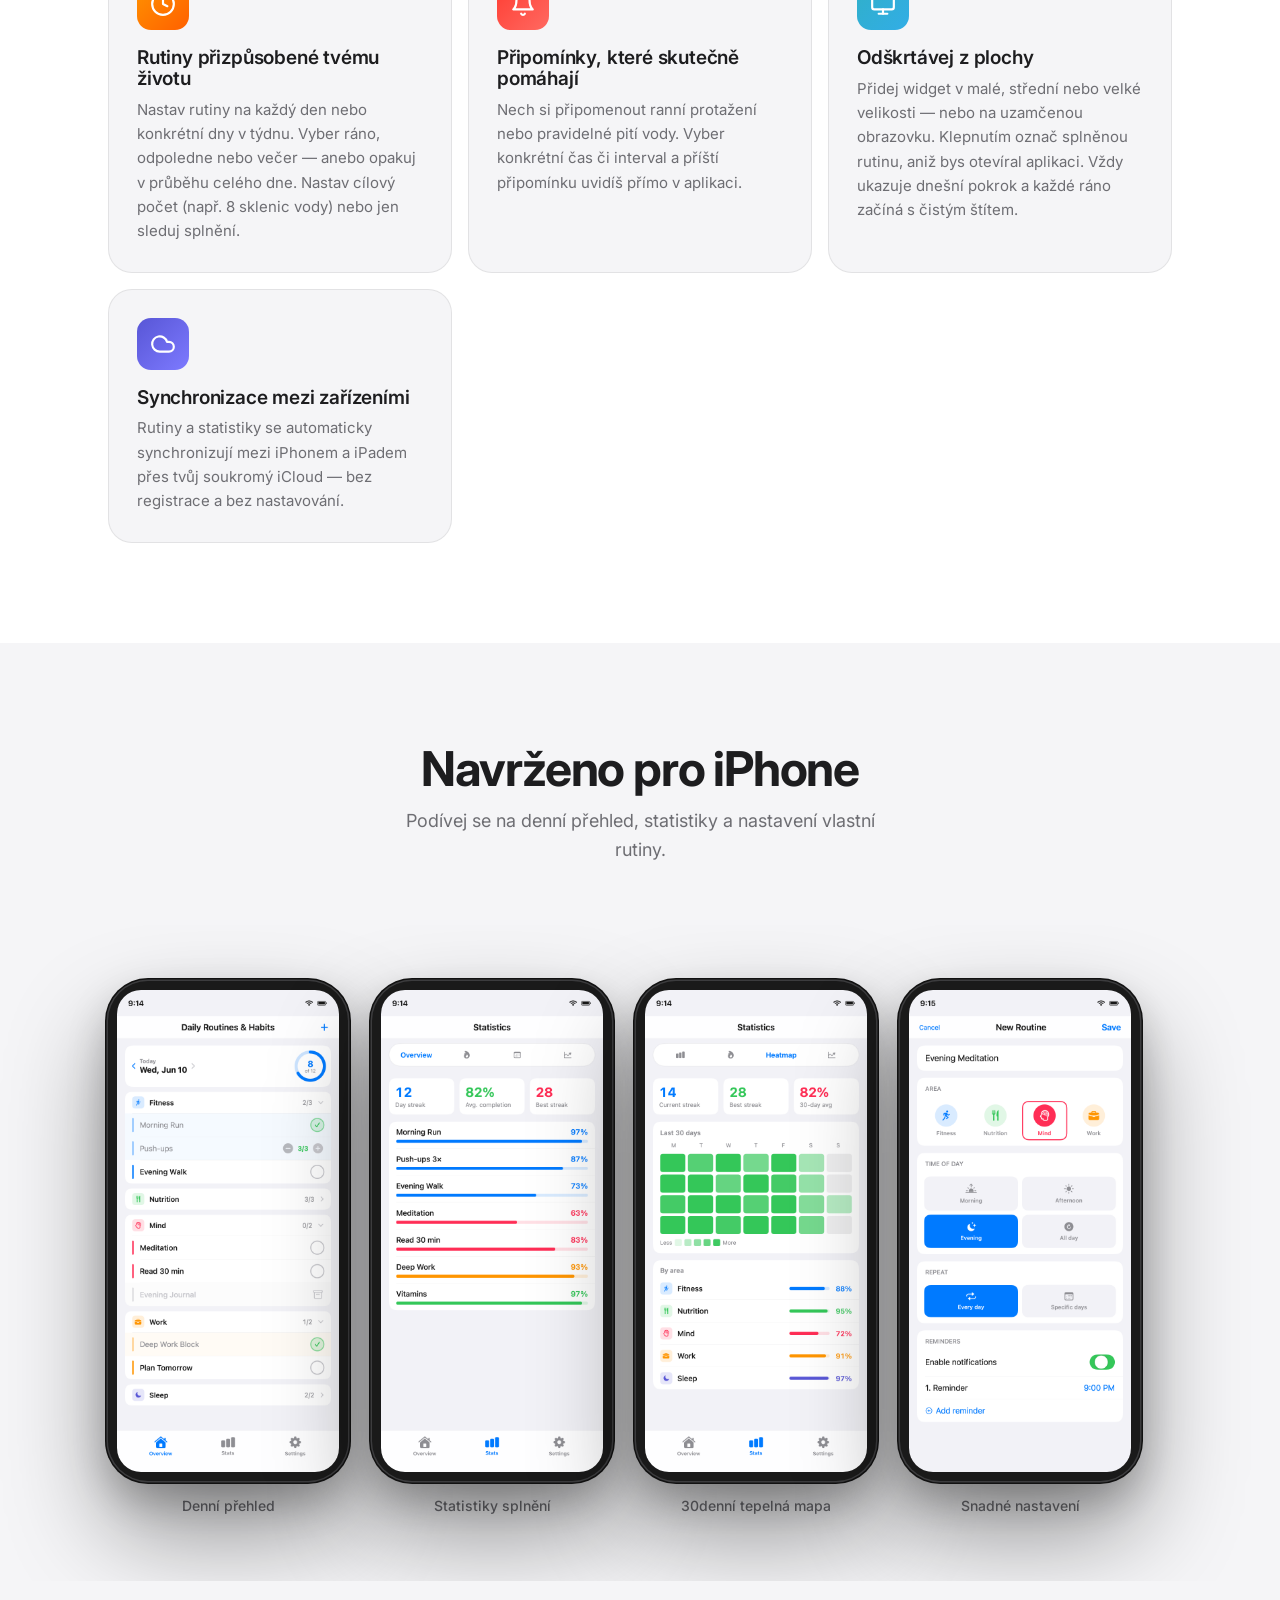
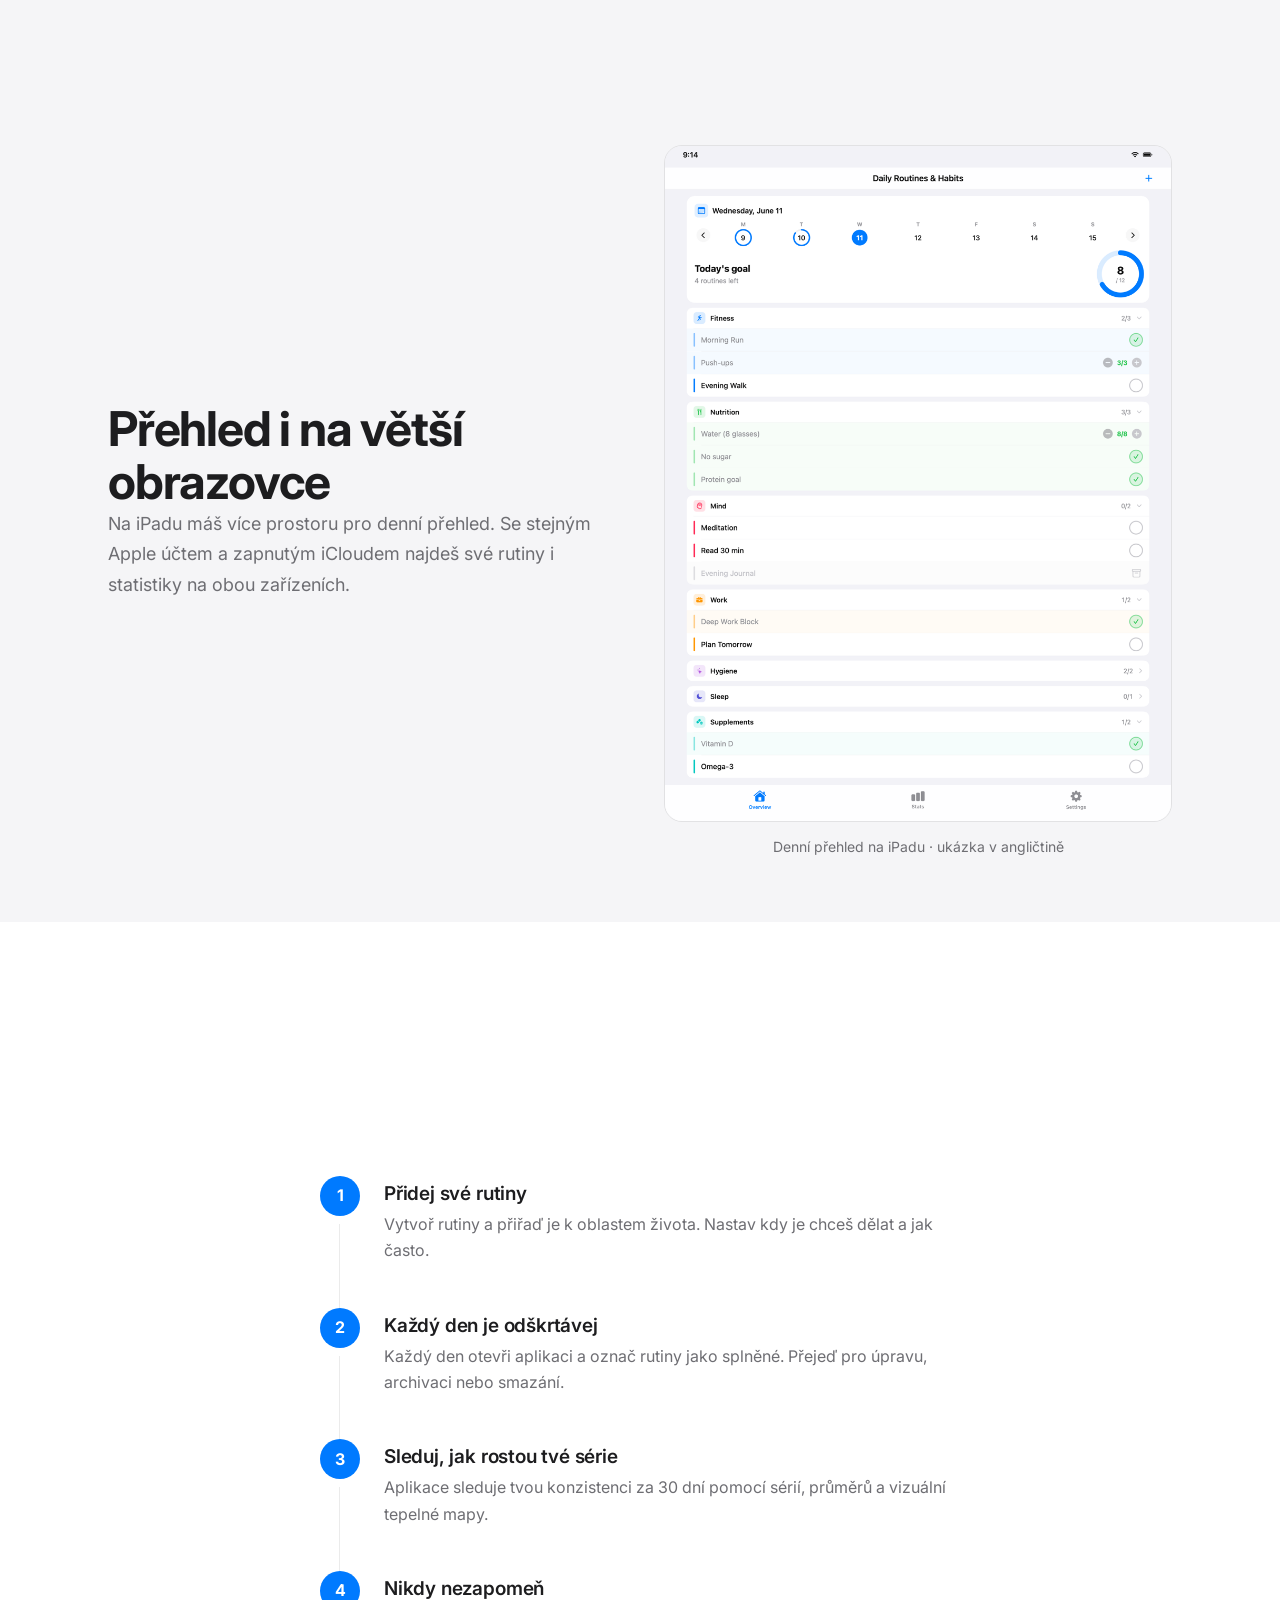
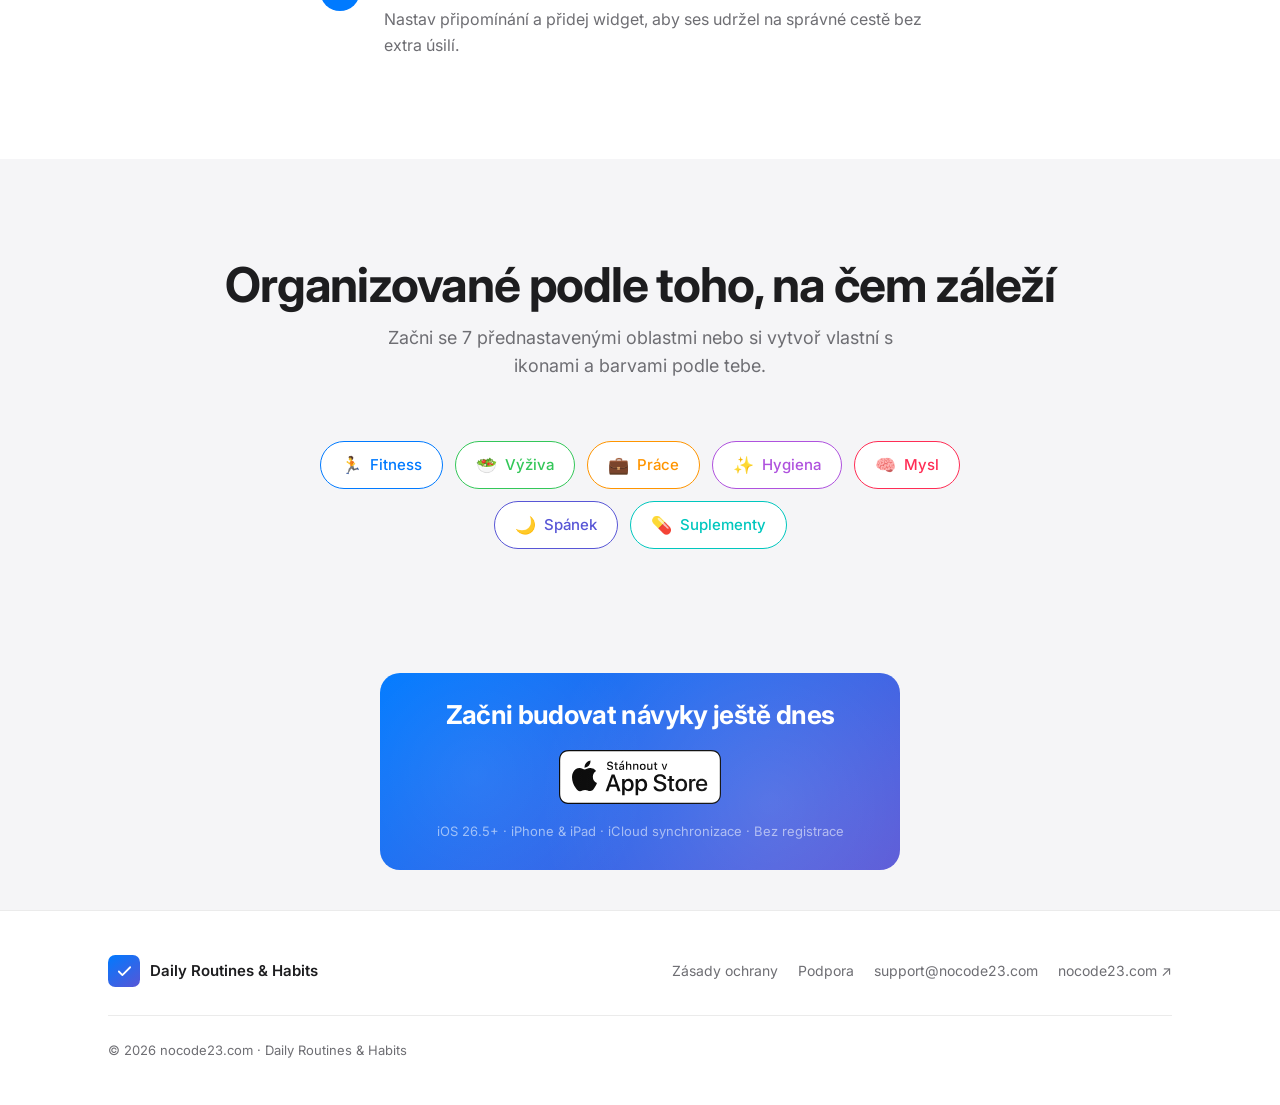
==== commit 7d6c222f: "Fix download links, iCloud support and accessible product pages" ====
--- a/cs/index.html
+++ b/cs/index.html
@@ -2,6 +2,7 @@
 <html lang="cs">
 <head>
   <meta charset="UTF-8">
+  <link rel="canonical" href="https://nocode23.com/daily-routines-and-habits/cs/">
   <meta name="viewport" content="width=device-width, initial-scale=1.0">
   <title>Denní rutiny &amp; Návyky — Buduj lepší návyky, den za dnem</title>
   <meta name="description" content="Sleduj denní rutiny a zůstaň konzistentní. Organizuj podle oblastí života, sleduj 30denní statistiky a odškrtávej návyky přímo z widgetu na ploše.">
@@ -21,10 +22,9 @@
   <meta name="twitter:image" content="https://nocode23.com/daily-routines-and-habits/assets/images/og-cs.png">
   <meta name="apple-itunes-app" content="app-id=6775655422">
   <meta name="theme-color" content="#007AFF">
-  <!-- hreflang: update to absolute URLs once production domain is confirmed -->
-  <link rel="alternate" hreflang="en" href="../en/index.html">
-  <link rel="alternate" hreflang="cs" href="index.html">
-  <link rel="alternate" hreflang="x-default" href="../en/index.html">
+  <link rel="alternate" hreflang="en" href="https://nocode23.com/daily-routines-and-habits/en/">
+  <link rel="alternate" hreflang="cs" href="https://nocode23.com/daily-routines-and-habits/cs/">
+  <link rel="alternate" hreflang="x-default" href="https://nocode23.com/daily-routines-and-habits/en/">
   <link rel="preconnect" href="https://fonts.googleapis.com">
   <link rel="preconnect" href="https://fonts.gstatic.com" crossorigin>
   <link href="https://fonts.googleapis.com/css2?family=Inter:wght@400;500;600;700&display=swap" rel="stylesheet">
@@ -89,7 +89,7 @@
     <div class="hero-text reveal">
       <div class="hero-approw">
         <div class="app-icon app-icon--lg">
-          <img class="icon-img" src="../assets/images/app-icon.png" alt="Ikona Daily Routines" onerror="this.style.display='none'">
+          <img class="icon-img" src="../assets/images/app-icon-small.png" alt="Ikona Daily Routines" onerror="this.style.display='none'">
           <svg class="icon-fallback" viewBox="0 0 24 24" fill="none" stroke="white" stroke-width="2.5" stroke-linecap="round" stroke-linejoin="round" width="46" height="46">
             <polyline points="20 6 9 17 4 12"/>
           </svg>
@@ -106,10 +106,10 @@
 
       <p class="hero-tagline">Buduj lepší návyky, den za dnem.</p>
 
-      <p class="hero-desc">Sleduj denní rutiny, odškrtávej splněné návyky a mapuj pokrok s krásnými statistikami. Organizováno podle oblastí života — Fitness, Výživa, Práce, Mysl a další.</p>
+      <p class="hero-desc">Měj dnešní návyky na jednom místě. Odškrtni cvičení, čtení nebo pitný režim a sleduj, co se ti daří pravidelně plnit — na iPhonu i iPadu.</p>
 
       <a href="https://apps.apple.com/cz/app/daily-routines-habits/id6775655422" class="appstore-badge" target="_blank" rel="noopener" aria-label="Stáhnout v App Store">
-        <img src="../assets/images/App_Store_Badge_US-UK_RGB_wht_092917.svg" alt="Download on the App Store">
+        <img src="../assets/images/App_Store_Badge_CZ_RGB_wht_092917.svg" alt="Stáhnout v App Store">
       </a>
 
       <p class="hero-free">iPhone &amp; iPad · iOS 26.5+</p>
@@ -148,7 +148,7 @@
           </svg>
         </div>
         <h3>Přehled dne na první pohled</h3>
-        <p>Všechny rutiny seřazené podle oblastí života. Vidíš přesně co je hotovo, co zbývá a jak daleko jsi dnes. Tapni na hlavičku oblasti a sbal ji — při přepnutí dne se sekce zase samy rozbalí.</p>
+        <p>Všechny rutiny seřazené podle oblastí života. Hned vidíš, co už máš hotovo a co ještě zbývá. Cvičení, práci i odpočinek si udržíš přehledně oddělené.</p>
       </div>
 
       <div class="feat-card reveal">
@@ -169,7 +169,7 @@
           </svg>
         </div>
         <h3>30 dní pokroku</h3>
-        <p>Sleduj míru splnění, aktuální a nejdelší série a vizualizuj návyky na GitHub-style tepelné mapě. Objevuj vzorce. Zůstaň konzistentní.</p>
+        <p>V barevném kalendáři uvidíš, které dny se ti dařilo. Sleduj podíl splněných rutin i svou nejdelší nepřerušenou sérii za posledních 30 dní.</p>
       </div>
 
       <div class="feat-card reveal">
@@ -190,7 +190,7 @@
           </svg>
         </div>
         <h3>Připomínky, které skutečně pomáhají</h3>
-        <p>Nastav oznámení v konkrétní časy nebo automaticky každých N hodin. Aplikace respektuje iOS limit oznámení a zobrazí přesně kdy každé připomínání zazvoní.</p>
+        <p>Nech si připomenout ranní protažení nebo pravidelné pití vody. Vyber konkrétní čas či interval a příští připomínku uvidíš přímo v aplikaci.</p>
       </div>
 
       <div class="feat-card reveal">
@@ -200,7 +200,7 @@
           </svg>
         </div>
         <h3>Odškrtávej z plochy</h3>
-        <p>Přidej widget v malé, střední nebo velké velikosti — nebo na uzamčenou obrazovku. Tapni pro přepnutí rutiny, aniž bys otevíral aplikaci. Vždy ukazuje dnešní pokrok a každé ráno začíná s čistým štítem.</p>
+        <p>Přidej widget v malé, střední nebo velké velikosti — nebo na uzamčenou obrazovku. Klepnutím označ splněnou rutinu, aniž bys otevíral aplikaci. Vždy ukazuje dnešní pokrok a každé ráno začíná s čistým štítem.</p>
       </div>
 
       <div class="feat-card reveal">
@@ -223,7 +223,7 @@
   <div class="container">
     <div class="section-header reveal">
       <h2>Navrženo pro iPhone</h2>
-      <p class="section-sub">Čisté, přehledné a rychlé — stejně jako tvoje návyky by měly být.</p>
+      <p class="section-sub">Podívej se na denní přehled, statistiky a nastavení vlastní rutiny.</p>
     </div>
   </div>
 
@@ -283,12 +283,25 @@
 </section>
 
 
+<section class="ipad-section">
+  <div class="container ipad-showcase">
+    <div><h2 class="section-title">Přehled i na větší obrazovce</h2><p>Na iPadu máš více prostoru pro denní přehled. Se stejným Apple účtem a zapnutým iCloudem najdeš své rutiny i statistiky na obou zařízeních.</p></div>
+    <figure>
+      <picture>
+        <source srcset="../assets/images/ipad-dashboard-dark.png" media="(prefers-color-scheme: dark)">
+        <img src="../assets/images/ipad-dashboard.png" alt="Denní přehled na iPadu · ukázka v angličtině" width="960" height="1280" loading="lazy">
+      </picture>
+      <figcaption>Denní přehled na iPadu · ukázka v angličtině</figcaption>
+    </figure>
+  </div>
+</section>
+
 <!-- ===================== HOW IT WORKS ===================== -->
 <section class="howto section">
   <div class="container">
     <div class="section-header reveal">
       <h2>Jednoduché od začátku</h2>
-      <p class="section-sub">Od nastavení k sérii za minuty.</p>
+      <p class="section-sub">Přidej první rutinu a začni už dnes.</p>
     </div>
 
     <div class="steps-wrap">
@@ -312,7 +325,7 @@
       <div class="step reveal">
         <div class="step-num">3</div>
         <div class="step-body">
-          <h3>Sleduj jak rostou tvé série</h3>
+          <h3>Sleduj, jak rostou tvé série</h3>
           <p>Aplikace sleduje tvou konzistenci za 30 dní pomocí sérií, průměrů a vizuální tepelné mapy.</p>
         </div>
       </div>
@@ -357,7 +370,7 @@
     <div class="cta-card reveal">
       <h2>Začni budovat návyky ještě dnes</h2>
       <a href="https://apps.apple.com/cz/app/daily-routines-habits/id6775655422" class="appstore-badge" target="_blank" rel="noopener" aria-label="Stáhnout v App Store">
-        <img src="../assets/images/App_Store_Badge_US-UK_RGB_wht_092917.svg" alt="Download on the App Store">
+        <img src="../assets/images/App_Store_Badge_CZ_RGB_wht_092917.svg" alt="Stáhnout v App Store">
       </a>
       <p class="cta-meta">iOS 26.5+ · iPhone &amp; iPad · iCloud synchronizace · Bez registrace</p>
     </div>
--- a/assets/css/main.css
+++ b/assets/css/main.css
@@ -96,15 +96,15 @@
 }
 
 /* --- Reveal Animations --- */
-.reveal, .reveal-r {
+.motion-ready .reveal, .motion-ready .reveal-r {
   opacity: 0;
   transition:
     opacity  0.7s cubic-bezier(0.16, 1, 0.3, 1),
     transform 0.7s cubic-bezier(0.16, 1, 0.3, 1);
 }
-.reveal   { transform: translateY(32px); }
-.reveal-r { transform: translateX(52px); transition-delay: 0.08s; }
-.reveal.in, .reveal-r.in { opacity: 1; transform: none; }
+.motion-ready .reveal   { transform: translateY(32px); }
+.motion-ready .reveal-r { transform: translateX(52px); transition-delay: 0.08s; }
+.motion-ready .reveal.in, .motion-ready .reveal-r.in { opacity: 1; transform: none; }
 
 /* --- App Icon --- */
 .app-icon {
@@ -767,7 +767,7 @@
   overflow: hidden;
   transition: max-height 0.35s cubic-bezier(0.16, 1, 0.3, 1);
 }
-.faq-item.open .faq-a { max-height: 300px; }
+.faq-item.open .faq-a { max-height: none; }
 .faq-a p {
   padding: 0 22px 18px;
   font-size: 15px;
@@ -870,7 +870,14 @@
   position: fixed;
   inset: 0;
   z-index: 300;
-  display: flex;
+  display: none;
+  margin: 0;
+  width: 100%;
+  height: 100%;
+  max-width: none;
+  max-height: none;
+  border: 0;
+  box-sizing: border-box;
   flex-direction: column;
   align-items: center;
   justify-content: center;
@@ -883,7 +890,8 @@
   pointer-events: none;
   transition: opacity 0.25s ease;
 }
-.lightbox.open { opacity: 1; pointer-events: auto; }
+.lightbox[open] { display: flex; opacity: 1; pointer-events: auto; }
+.lightbox::backdrop { background: rgba(0, 0, 0, .4); }
 
 .phone--zoom {
   width: min(420px, 88vw, 38vh);
@@ -944,3 +952,21 @@
   .lightbox-arrow--prev { left: 10px; }
   .lightbox-arrow--next { right: 10px; }
 }
+
+/* Keep content readable when scripts are unavailable or motion is reduced. */
+html:not(.faq-ready) .faq-a { max-height: none; overflow: visible; }
+:focus-visible { outline: 3px solid var(--blue); outline-offset: 4px; }
+@media (prefers-reduced-motion: reduce) {
+  html { scroll-behavior: auto; }
+  *, *::before, *::after { animation: none !important; transition: none !important; }
+  .motion-ready .reveal, .motion-ready .reveal-r { opacity: 1; transform: none; }
+}
+
+.ipad-section { padding: 64px 0; }
+.ipad-showcase { display: grid; grid-template-columns: 1fr 1fr; align-items: center; gap: 48px; }
+.ipad-showcase .section-title { text-align: left; }
+.ipad-showcase p { font-size: 18px; line-height: 1.7; color: var(--text-2); }
+.ipad-showcase figure { margin: 0; }
+.ipad-showcase img { display: block; width: 100%; height: auto; border: 1px solid var(--border); border-radius: 18px; }
+.ipad-showcase figcaption { margin-top: 14px; color: var(--text-2); font-size: 14px; text-align: center; }
+@media (max-width: 680px) { .ipad-showcase { grid-template-columns: 1fr; gap: 28px; } }
